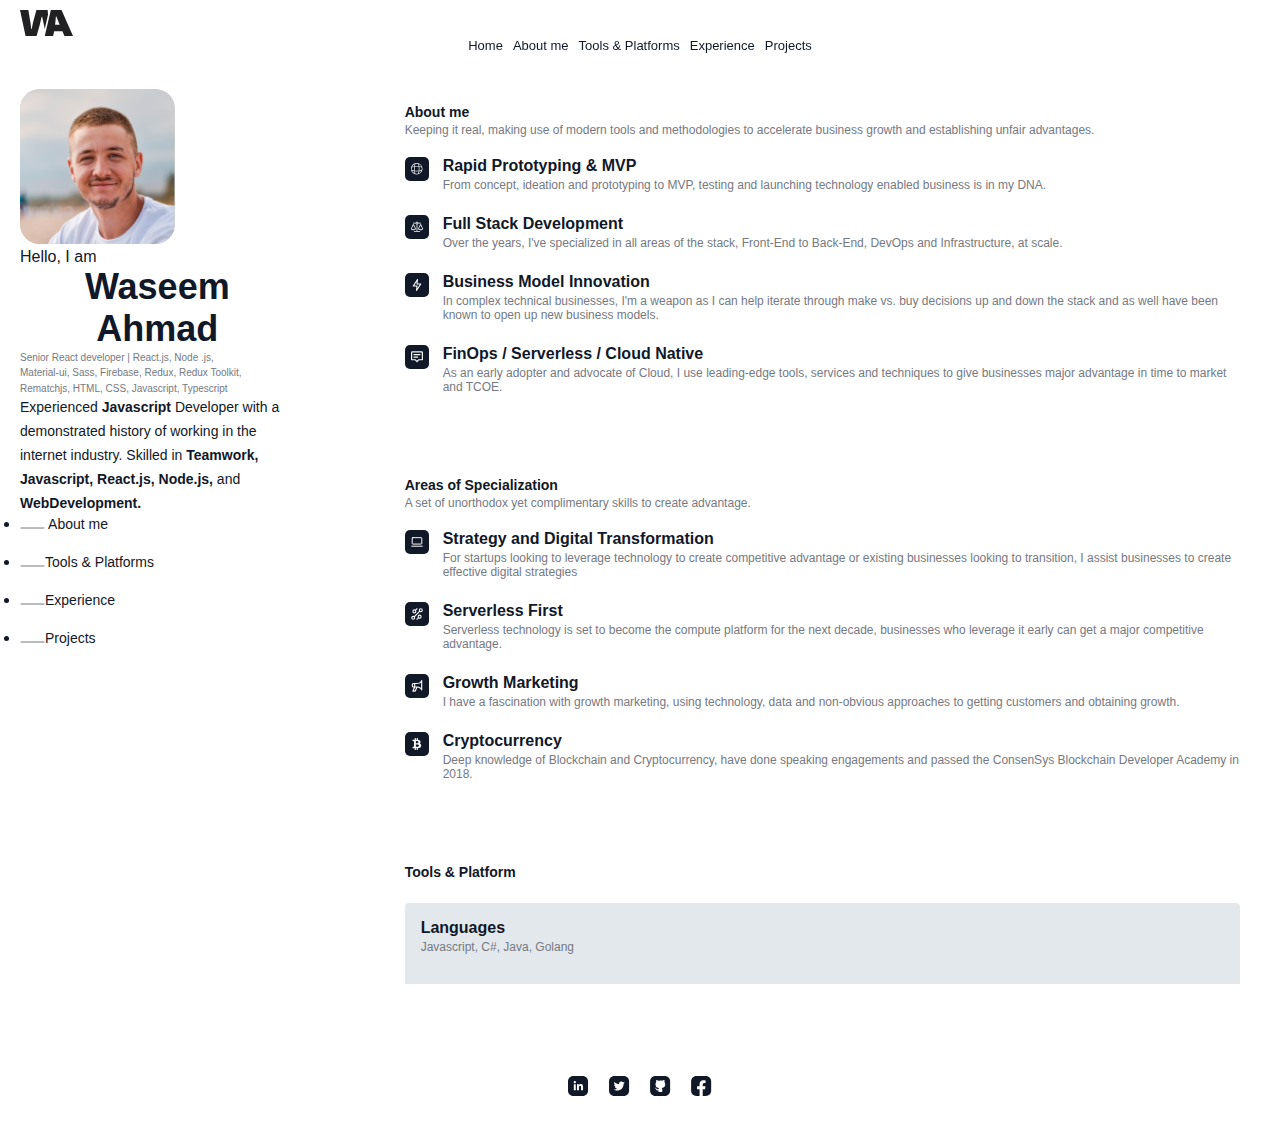
==== portfolio.html @ 890f451f "work don" ====
<!DOCTYPE html>
<html lang="en">

<head>
    <meta charset="UTF-8">
    <meta name="viewport" content="width=device-width, initial-scale=1.0">
    <link rel="shortcut icon" href="/img/Frame204.svg" type="image/x-icon">
    <link rel="stylesheet" href="style.css">
    <title>Waseem Ahmad</title>
</head>

<body class="portfolio">
    <header>
        <nav class="portfolio-navbar">
            <svg xmlns="http://www.w3.org/2000/svg" width="53" height="26" viewBox="0 0 53 26" fill="none">
                <path
                    d="M16.6023 26H5.54732L0 0H8.32098L10.5399 13.2328L11.2531 19.0925H11.7682L12.8381 13.2328L16.4042 0H27.6177L28.0668 4.5758L24.7648 19.0925L23.8931 14.8627L22.1496 6.71343H21.6345L19.7722 14.8627L16.6023 26Z"
                    fill="#212123" />
                <path
                    d="M33.1252 26H24.7646L30.8502 0H41.509L52.9998 26H44.4411L42.4203 21.1881H34.1786L33.1252 26ZM35.4961 10.9821L35.0833 14.6299H39.6863L38.141 10.9821L36.3975 6.59702H35.8824L35.4961 10.9821Z"
                    fill="#212123" />
            </svg>
            <ul class="portfolio-navbar-links">
                <li>
                    <a href="/#">Home</a>
                </li>
                <li>
                    <a href="#aboutme">About me</a>
                </li>
                <li>
                    <a href="#tools">Tools & Platforms</a>
                </li>
                <li>
                    <a href="#experience">Experience</a>
                </li>
                <li>
                    <a href="#projects">Projects</a>
                </li>
            </ul>
        </nav>
    </header>

    <main class="portfolio-container1">
        <section class="portfolio-container2">
            <div><img class="profile-pic" src="/img/image1.png" alt="profile-pic" width="898" height="595"
                    loading="eager">
                <p class="landing-p1">Hello, I am</p>

                <h2 class="landing-name"><span class="nowap">Waseem Ahmad</span></h2>

                <p class="landing-p2">Senior React developer | React.js, Node .js, Material-ui, Sass, Firebase, Redux,
                    Redux
                    Toolkit, Rematchjs, HTML, CSS, Javascript, Typescript</p>
                <p class="landing-p3">Experienced <strong>Javascript</strong> Developer with a demonstrated history of
                    working in the
                    internet industry. Skilled in <strong>Teamwork,</strong> <strong>Javascript, React.js,
                        Node.js,</strong>
                    and <strong>WebDevelopment.</strong></p>
            </div>
            <nav class="side-nav">
                <ul class="side-nav-links">
                    <li>
                        <a href="#aboutme">
                            <svg width="25" height="2" viewBox="0 0 25 2" fill="none"
                                xmlns="http://www.w3.org/2000/svg">
                                <path id="Vector 1" d="M1 1H24" stroke="#757982" stroke-linecap="round" />
                            </svg>
                            About me
                        </a>
                    </li>
                    <li>
                        <a href="#tools">
                            <svg width="25" height="2" viewBox="0 0 25 2" fill="none"
                                xmlns="http://www.w3.org/2000/svg">
                                <path id="Vector 1" d="M1 1H24" stroke="#757982" stroke-linecap="round" />
                            </svg>Tools & <span class="nowrap">Platforms</span>
                        </a>
                    </li>
                    <li>
                        <a href="#experience">
                            <svg width="25" height="2" viewBox="0 0 25 2" fill="none"
                                xmlns="http://www.w3.org/2000/svg">
                                <path id="Vector 1" d="M1 1H24" stroke="#757982" stroke-linecap="round" />
                            </svg>Experience
                        </a>
                    </li>
                    <li>
                        <a href="#projects">
                            <svg width="25" height="2" viewBox="0 0 25 2" fill="none"
                                xmlns="http://www.w3.org/2000/svg">
                                <path id="Vector 1" d="M1 1H24" stroke="#757982" stroke-linecap="round" />
                            </svg>Projects
                        </a>
                    </li>
                </ul>
            </nav>
        </section>
        <article class="portfolio-container3">
            <section class="aboutme" id="aboutme">
                <h3>About me</h3>
                <p>Keeping it real, making use of modern tools and methodologies to accelerate business growth and
                    establishing unfair
                    advantages.</p>

                <div class="about-summary">
                    <svg class="summary-icon" xmlns="http://www.w3.org/2000/svg" width="19" height="19"
                        viewBox="0 0 19 19" fill="none">
                        <path fill-rule="evenodd" clip-rule="evenodd"
                            d="M0 9.04743C0 4.05054 4.05054 0 9.04743 0C14.0443 0 18.0949 4.05054 18.0949 9.04743C18.0949 14.0443 14.0443 18.0949 9.04743 18.0949C4.05054 18.0949 0 14.0443 0 9.04743ZM9.04743 1C8.33118 1 7.63678 1.09357 6.9758 1.26914C6.98978 1.3496 6.98404 1.43339 6.95745 1.51304C6.58539 2.62765 6.29812 3.76293 6.09566 4.90945C8.05639 4.67439 10.0384 4.67439 11.9992 4.90945C11.7967 3.76293 11.5094 2.62765 11.1374 1.51304C11.1102 1.43161 11.1051 1.34813 11.1189 1.2691C10.458 1.09355 9.76364 1 9.04743 1ZM12.1576 5.93726C10.0932 5.66512 8.00166 5.66512 5.93725 5.93726C5.6651 8.00168 5.6651 10.0932 5.93725 12.1576C8.00166 12.4297 10.0932 12.4297 12.1576 12.1576C12.4297 10.0932 12.4297 8.00168 12.1576 5.93726ZM13.1854 11.9992C13.4204 10.0384 13.4204 8.05641 13.1854 6.09568C14.3319 6.29814 15.4672 6.5854 16.5818 6.95747C16.6632 6.98465 16.7467 6.98971 16.8258 6.97589C17.0013 7.63685 17.0949 8.33121 17.0949 9.04743C17.0949 9.76368 17.0013 10.4581 16.8257 11.119C16.7453 11.1051 16.6614 11.1108 16.5818 11.1374C15.4672 11.5094 14.3319 11.7967 13.1854 11.9992ZM11.9992 13.1854C10.0384 13.4205 8.0564 13.4205 6.09567 13.1854C6.29813 14.3319 6.58539 15.4672 6.95745 16.5818C6.98405 16.6614 6.98978 16.7453 6.97579 16.8257C7.63678 17.0013 8.33117 17.0949 9.04743 17.0949C9.76365 17.0949 10.458 17.0013 11.1189 16.8258C11.1051 16.7467 11.1102 16.6632 11.1374 16.5818C11.5094 15.4672 11.7967 14.3319 11.9992 13.1854ZM4.90944 11.9992C4.67437 10.0384 4.67437 8.05641 4.90944 6.09568C3.76291 6.29814 2.62764 6.5854 1.51303 6.95747C1.43161 6.98465 1.34813 6.98971 1.26911 6.97591C1.09356 7.63686 1 8.33122 1 9.04743C1 9.76368 1.09356 10.4581 1.26913 11.119C1.34959 11.1051 1.43338 11.1108 1.51303 11.1374C2.62764 11.5094 3.76291 11.7967 4.90944 11.9992ZM1.83214 12.6154C1.84681 12.5683 1.85471 12.5183 1.85471 12.4664V12.2955C2.90835 12.6149 3.97798 12.8626 5.05641 13.0384C5.23228 14.1169 5.47991 15.1865 5.7993 16.2401H5.62844C5.57653 16.2401 5.52648 16.248 5.47941 16.2627C3.90016 15.4803 2.61454 14.1946 1.83214 12.6154ZM1.65563 5.86057C2.77352 5.51143 3.90999 5.24338 5.05641 5.05642C5.23228 3.97799 5.47991 2.90836 5.7993 1.85472H5.62844C5.57656 1.85472 5.52652 1.84682 5.47947 1.83215C3.77498 2.6766 2.41253 4.10725 1.65563 5.86057ZM13.0384 13.0384C14.1168 12.8626 15.1865 12.6149 16.2401 12.2955V12.4664C16.2401 12.5183 16.248 12.5684 16.2627 12.6155C15.4182 14.3199 13.9876 15.6824 12.2342 16.4393C12.5834 15.3214 12.8514 14.1849 13.0384 13.0384ZM16.4393 5.8606C15.3213 5.51144 14.1849 5.24339 13.0384 5.05642C12.8515 3.90999 12.5834 2.77351 12.2343 1.65561C14.1164 2.46811 15.6267 3.97844 16.4393 5.8606Z"
                            fill="#F8FAFC" />
                    </svg>
                    <div>
                        <h4>Rapid Prototyping & MVP</h4>
                        <p>From concept, ideation and prototyping to MVP, testing and launching technology enabled
                            business
                            is
                            in my DNA.</p>
                    </div>
                </div>
                <div class="about-summary">
                    <svg class="summary-icon" xmlns="http://www.w3.org/2000/svg" width="18" height="16"
                        viewBox="0 0 18 16" fill="none">
                        <path
                            d="M7.02176 11.228L7.2 11.032V10.065L4.27969 3.90002H2.92031L0 10.065V11.0791L0.158775 11.2514C0.59486 11.7236 1.12386 12.1005 1.71255 12.3585C2.30124 12.6166 2.93692 12.7501 3.57967 12.7507H3.59542C4.24082 12.7479 4.8786 12.6111 5.46839 12.349C6.05817 12.0869 6.58712 11.7052 7.02176 11.228ZM6 10.5603C5.3598 11.1962 4.49366 11.5524 3.59134 11.5508H3.57896C2.69252 11.5552 1.83921 11.2142 1.2 10.6V10.335L3.6 5.26832L6 10.335V10.5603Z"
                            fill="#F8FAFC" />
                        <path
                            d="M15.0795 3.90002H13.7201L10.7998 10.065V11.0791L10.9586 11.2514C11.3947 11.7236 11.9237 12.1005 12.5124 12.3585C13.101 12.6166 13.7367 12.7501 14.3795 12.7507H14.3952C15.0406 12.7479 15.6784 12.611 16.2682 12.3489C16.858 12.0868 17.3869 11.7051 17.8216 11.228L17.9998 11.032V10.065L15.0795 3.90002ZM16.7998 10.5603C16.1596 11.1962 15.2935 11.5524 14.3911 11.5508H14.3788C13.4923 11.5552 12.639 11.2142 11.9998 10.6V10.335L14.3998 5.26832L16.7998 10.335V10.5603Z"
                            fill="#F8FAFC" />
                        <path
                            d="M9.6 4.11222C9.93378 4.01189 10.2375 3.83039 10.4839 3.58394C10.7304 3.33749 10.9119 3.03379 11.0122 2.70001H15V1.50001H11.0122C10.8831 1.06663 10.6174 0.686535 10.2549 0.416265C9.89233 0.145996 9.45221 0 9 0C8.54779 0 8.10766 0.145996 7.74511 0.416265C7.38255 0.686535 7.11694 1.06663 6.98779 1.50001H3V2.70001H6.98779C7.08811 3.03379 7.26962 3.33749 7.51607 3.58394C7.76252 3.83039 8.06622 4.01189 8.4 4.11222V14.1H4.5V15.3H13.5V14.1H9.6V4.11222ZM8.1 2.10001C8.1 1.92201 8.15278 1.748 8.25168 1.6C8.35057 1.45199 8.49113 1.33664 8.65558 1.26852C8.82004 1.2004 9.001 1.18258 9.17558 1.2173C9.35016 1.25203 9.51053 1.33775 9.6364 1.46361C9.76226 1.58948 9.84798 1.74985 9.88271 1.92443C9.91743 2.09901 9.89961 2.27997 9.83149 2.44442C9.76337 2.60888 9.64802 2.74944 9.50001 2.84833C9.35201 2.94723 9.178 3.00001 9 3.00001C8.7613 3.00001 8.53239 2.90519 8.3636 2.73641C8.19482 2.56762 8.1 2.3387 8.1 2.10001Z"
                            fill="#F8FAFC" />
                    </svg>
                    <div>
                        <h4>Full Stack Development</h4>
                        <p>Over the years, I've specialized in all areas of the stack, Front-End to Back-End, DevOps
                            and
                            Infrastructure, at scale.</p>
                    </div>
                </div>
                <div class="about-summary">
                    <svg class="summary-icon" class="summary-icon" xmlns="http://www.w3.org/2000/svg" width="13"
                        height="18" viewBox="0 0 13 18" fill="none">
                        <path
                            d="M5.77701 18C5.68282 17.9999 5.58936 17.9833 5.50081 17.9509C5.33002 17.8879 5.18515 17.769 5.08941 17.6133C4.99367 17.4575 4.9526 17.2739 4.97279 17.0918L5.5983 11.2909H0.813572C0.665994 11.2912 0.521142 11.2509 0.394575 11.1744C0.268008 11.098 0.164508 10.9883 0.0951888 10.8571C0.0258701 10.7258 -0.00664728 10.5781 0.00112861 10.4297C0.00890451 10.2812 0.0566801 10.1377 0.139324 10.0146L6.54874 0.360078C6.65011 0.208992 6.79869 0.0963419 6.97088 0.040014C7.14308 -0.0163138 7.32902 -0.0130913 7.49919 0.0491701C7.66278 0.11034 7.80246 0.222938 7.89756 0.370297C7.99266 0.517655 8.03812 0.69194 8.02721 0.867348L7.40171 6.70914H12.1864C12.334 6.70892 12.4789 6.74919 12.6054 6.82563C12.732 6.90207 12.8355 7.01179 12.9048 7.14301C12.9741 7.27423 13.0066 7.422 12.9989 7.57043C12.9911 7.71886 12.9433 7.86235 12.8607 7.9855L6.45126 17.64C6.37674 17.751 6.27629 17.8419 6.15872 17.9047C6.04115 17.9675 5.91008 18.0002 5.77701 18ZM2.33266 9.65458H6.5C6.61336 9.65485 6.72541 9.67901 6.82894 9.72551C6.93247 9.77201 7.02519 9.83982 7.10114 9.92458C7.1778 10.0105 7.23553 10.1118 7.27053 10.2218C7.30553 10.3318 7.31702 10.448 7.30422 10.5628L6.93867 13.9582L10.6673 8.3455H6.5C6.38537 8.3462 6.27188 8.32245 6.16701 8.27583C6.06214 8.2292 5.96826 8.16075 5.89153 8.07497C5.8148 7.98919 5.75696 7.88802 5.72183 7.77812C5.68669 7.66822 5.67504 7.55208 5.68765 7.43732L6.05321 4.04188L2.33266 9.65458Z"
                            fill="#F8FAFC" />
                    </svg>
                    <div>
                        <h4>Business Model Innovation</h4>
                        <p>In complex technical businesses, I'm a weapon as I can help iterate through make vs. buy
                            decisions up
                            and down the stack
                            and as well have been known to open up new business models.</p>
                    </div>
                </div>
                <div class="about-summary">
                    <svg class="summary-icon" xmlns="http://www.w3.org/2000/svg" width="18" height="17"
                        viewBox="0 0 18 17" fill="none">
                        <path
                            d="M0 1.8C0 1.32261 0.189642 0.864773 0.527208 0.527208C0.864773 0.189642 1.32261 0 1.8 0H16.2C16.6774 0 17.1352 0.189642 17.4728 0.527208C17.8104 0.864773 18 1.32261 18 1.8V11.7C18 12.1774 17.8104 12.6352 17.4728 12.9728C17.1352 13.3104 16.6774 13.5 16.2 13.5H12.0726L9.6363 15.9363C9.46752 16.105 9.23865 16.1998 9 16.1998C8.76135 16.1998 8.53247 16.105 8.3637 15.9363L5.9274 13.5H1.8C1.32261 13.5 0.864773 13.3104 0.527208 12.9728C0.189642 12.6352 0 12.1774 0 11.7V1.8ZM16.2 1.8H1.8V11.7H6.3C6.53868 11.7001 6.76756 11.7949 6.9363 11.9637L9 14.0274L11.0637 11.9637C11.2324 11.7949 11.4613 11.7001 11.7 11.7H16.2V1.8ZM3.6 4.95C3.6 4.71131 3.69482 4.48239 3.8636 4.3136C4.03239 4.14482 4.2613 4.05 4.5 4.05H13.5C13.7387 4.05 13.9676 4.14482 14.1364 4.3136C14.3052 4.48239 14.4 4.71131 14.4 4.95C14.4 5.18869 14.3052 5.41761 14.1364 5.5864C13.9676 5.75518 13.7387 5.85 13.5 5.85H4.5C4.2613 5.85 4.03239 5.75518 3.8636 5.5864C3.69482 5.41761 3.6 5.18869 3.6 4.95ZM3.6 8.55C3.6 8.31131 3.69482 8.08239 3.8636 7.9136C4.03239 7.74482 4.2613 7.65 4.5 7.65H9.9C10.1387 7.65 10.3676 7.74482 10.5364 7.9136C10.7052 8.08239 10.8 8.31131 10.8 8.55C10.8 8.7887 10.7052 9.01761 10.5364 9.1864C10.3676 9.35518 10.1387 9.45 9.9 9.45H4.5C4.2613 9.45 4.03239 9.35518 3.8636 9.1864C3.69482 9.01761 3.6 8.7887 3.6 8.55Z"
                            fill="#F8FAFC" />
                    </svg>
                    <div>
                        <h4>FinOps / Serverless / Cloud Native</h4>
                        <p>As an early adopter and advocate of Cloud, I use leading-edge tools, services and
                            techniques
                            to
                            give
                            businesses major
                            advantage in time to market and TCOE.</p>
                    </div>
                </div>
            </section>
            <section class="about-specialiation">
                <h3>Areas of Specialization</h3>
                <p>A set of unorthodox yet complimentary skills to create advantage.</p>

                <div class="about-summary">
                    <svg class="summary-icon" xmlns="http://www.w3.org/2000/svg" width="18" height="15"
                        viewBox="0 0 18 15" fill="none">
                        <path
                            d="M2.6002 1H15.4002C15.842 1 16.2002 1.35817 16.2002 1.8V9.8C16.2002 10.2418 15.842 10.6 15.4002 10.6H2.6002C2.15837 10.6 1.8002 10.2418 1.8002 9.8V1.8C1.8002 1.35817 2.15837 1 2.6002 1Z"
                            stroke="#F8FAFC" stroke-width="1.5" stroke-linecap="round" stroke-linejoin="round" />
                        <path d="M17 13.8H1" stroke="#F8FAFC" stroke-width="1.5" stroke-linecap="round"
                            stroke-linejoin="round" />
                    </svg>
                    <div>
                        <h4>Strategy and Digital Transformation</h4>
                        <p>
                            For startups looking to leverage technology to create competitive advantage or existing
                            businesses
                            looking to
                            transition, I assist businesses to create effective digital strategies
                        </p>
                    </div>
                </div>
                <div class="about-summary">
                    <svg class="summary-icon" xmlns="http://www.w3.org/2000/svg" width="16" height="16"
                        viewBox="0 0 16 16" fill="none">
                        <path
                            d="M6.44444 2.55556L8 1M4.88889 11.1111L11.1111 4.88889M8 15L9.55556 13.4444M11.5 13.4444C12.5739 13.4444 13.4444 12.5739 13.4444 11.5C13.4444 10.4261 12.5739 9.55556 11.5 9.55556C10.4261 9.55556 9.55556 10.4261 9.55556 11.5C9.55556 12.5739 10.4261 13.4444 11.5 13.4444ZM4.5 6.44444C5.57389 6.44444 6.44444 5.57389 6.44444 4.5C6.44444 3.42611 5.57389 2.55556 4.5 2.55556C3.42611 2.55556 2.55556 3.42611 2.55556 4.5C2.55556 5.57389 3.42611 6.44444 4.5 6.44444ZM2.94444 15C4.01833 15 4.88889 14.1294 4.88889 13.0556C4.88889 11.9817 4.01833 11.1111 2.94444 11.1111C1.87056 11.1111 1 11.9817 1 13.0556C1 14.1294 1.87056 15 2.94444 15ZM13.0556 4.88889C14.1294 4.88889 15 4.01833 15 2.94444C15 1.87056 14.1294 1 13.0556 1C11.9817 1 11.1111 1.87056 11.1111 2.94444C11.1111 4.01833 11.9817 4.88889 13.0556 4.88889Z"
                            stroke="#F8FAFC" stroke-width="1.5" stroke-linecap="round" stroke-linejoin="round" />
                    </svg>
                    <div>
                        <h4>Serverless First</h4>
                        <p>
                            Serverless technology is set to become the compute platform for the next decade,
                            businesses
                            who
                            leverage it early can
                            get a major competitive advantage.
                        </p>
                    </div>
                </div>
                <div class="about-summary">
                    <svg class="summary-icon" xmlns="http://www.w3.org/2000/svg" width="14" height="16"
                        viewBox="0 0 14 16" fill="none">
                        <path
                            d="M13.2222 1.30986e-07C13.1201 -5.81476e-05 13.0189 0.0200198 12.9245 0.0590862C12.8301 0.0981525 12.7444 0.155441 12.6721 0.227676C12.5999 0.299911 12.5426 0.385676 12.5035 0.480066C12.4645 0.574457 12.4444 0.675622 12.4444 0.777778V1.273C11.7885 2.08633 10.9594 2.74315 10.0176 3.19567C9.07576 3.64819 8.04488 3.885 7 3.88889H2.33333C1.7147 3.88956 1.1216 4.13561 0.684163 4.57305C0.246725 5.01049 0.000675263 5.60359 0 6.22222V7.77778C0.000675263 8.39641 0.246725 8.98951 0.684163 9.42695C1.1216 9.86439 1.7147 10.1104 2.33333 10.1111H2.70961L0.840824 14.4716C0.790039 14.5899 0.769421 14.7189 0.78082 14.8471C0.79222 14.9754 0.83528 15.0987 0.906135 15.2062C0.976991 15.3136 1.07342 15.4018 1.18677 15.4628C1.30012 15.5238 1.42684 15.5556 1.55556 15.5556H4.66667C4.81892 15.5556 4.96784 15.511 5.09492 15.4271C5.22199 15.3433 5.32162 15.2239 5.3814 15.0839L7.49988 10.1407C8.45704 10.2109 9.38964 10.4767 10.2401 10.9215C11.0905 11.3663 11.8408 11.9807 12.4444 12.7268V13.2222C12.4444 13.4285 12.5264 13.6263 12.6722 13.7722C12.8181 13.9181 13.0159 14 13.2222 14C13.4285 14 13.6263 13.9181 13.7722 13.7722C13.9181 13.6263 14 13.4285 14 13.2222V0.777778C14.0001 0.675622 13.98 0.574456 13.9409 0.480065C13.9018 0.385674 13.8446 0.299909 13.7723 0.227674C13.7001 0.155439 13.6143 0.0981501 13.5199 0.0590841C13.4255 0.0200182 13.3244 -5.9171e-05 13.2222 1.30986e-07ZM2.33333 8.55556C2.1271 8.55542 1.92935 8.47343 1.78351 8.3276C1.63768 8.18177 1.55569 7.98401 1.55556 7.77778V6.22222C1.5557 6.01599 1.63768 5.81824 1.78352 5.67241C1.92935 5.52657 2.1271 5.44458 2.33333 5.44444H3.11111V8.55556H2.33333ZM4.15397 14H2.73513L4.40158 10.1111H5.82042L4.15397 14ZM12.4444 10.517C10.9109 9.25355 8.98696 8.56044 7 8.55552H4.66667V5.44441H7C8.987 5.43933 10.9109 4.74608 12.4444 3.48259V10.517Z"
                            fill="#F8FAFC" />
                    </svg>
                    <div>
                        <h4>Growth Marketing</h4>
                        <p>
                            I have a fascination with growth marketing, using technology, data and non-obvious
                            approaches to
                            getting customers and
                            obtaining growth.
                        </p>
                    </div>
                </div>
                <div class="about-summary">
                    <svg class="summary-icon" xmlns="http://www.w3.org/2000/svg" width="12" height="16"
                        viewBox="0 0 12 16" fill="none">
                        <path
                            d="M10.6901 7.95035C10.1746 7.56207 9.4402 7.40677 9.4402 7.40677C9.4402 7.40677 10.0617 7.04646 10.3156 6.6865C10.5699 6.3264 10.6969 5.76848 10.7182 5.479C10.7393 5.18938 10.7888 3.97504 9.84253 3.27609C9.1106 2.73526 8.27182 2.52057 7.14547 2.45073V0H5.63444V2.42177H4.48351V0H2.97263V2.42177H0V3.99093H0.873736C1.11194 3.99093 1.53561 4.01741 1.71562 4.21889C1.89571 4.42002 1.92749 4.52603 1.92749 4.9177L1.92756 11.1702C1.92756 11.3185 1.89931 11.5019 1.77212 11.6221C1.64514 11.7422 1.51809 11.7702 1.21435 11.7702H0.310666L0 13.5851H2.97263V16H4.48358V13.5851H5.63451V16H7.14554V13.5452C7.53615 13.5224 7.90035 13.4928 8.11278 13.465C8.54358 13.4087 9.51788 13.2957 10.4289 12.6601C11.3396 12.0245 11.5442 11.0289 11.5655 10.0264C11.587 9.02374 11.2052 8.3387 10.6901 7.95035ZM4.48351 4.13055C4.48351 4.13055 4.9636 4.08824 5.4367 4.09516C5.90994 4.10215 6.32633 4.11635 6.94787 4.30703C7.56913 4.49778 7.93602 4.96382 7.95042 5.5146C7.96448 6.06538 7.72415 6.4324 7.3007 6.66545C6.87711 6.89844 6.29137 7.02556 5.74038 7.04653C5.18973 7.06779 4.48351 7.04653 4.48351 7.04653V4.13055ZM7.86561 11.3537C7.51963 11.5445 6.8276 11.7139 6.15698 11.7632C5.48614 11.8127 4.48351 11.7915 4.48351 11.7915V8.55043C4.48351 8.55043 5.44383 8.50113 6.19236 8.55043C6.94074 8.60008 7.56914 8.79054 7.85141 8.932C8.13383 9.0731 8.62825 9.3837 8.62825 10.1252C8.62825 10.8665 8.21137 11.1631 7.86561 11.3537Z"
                            fill="#F8FAFC" />
                    </svg>
                    <div>
                        <h4>Cryptocurrency</h4>
                        <p>
                            Deep knowledge of Blockchain and Cryptocurrency, have done speaking engagements and
                            passed
                            the
                            ConsenSys Blockchain
                            Developer Academy in 2018.
                        </p>
                    </div>
                </div>
            </section>

            <section class="tools" id="tools">
                <h3>Tools & Platform</h3>
                <div class="tools-summary">
                    <h4>Languages</h4>
                    <p>Javascript, C#, Java, Golang</p>
                </div>

                <div class="tools-summary">
                    <h4>Frameworks</h4>
                    <p>Serverless Framework, AWS Amplify, Furnace Framework, React, Gatsby, Next.js, React Native,
                        Xamarin, Tailwind CSS,
                        Grommet</p>
                </div>

                <div class="tools-summary">
                    <h4>DevOps</h4>
                    <p>GitHub, Docker, Kubernetes, Ansible, Terraform, Pulumi, GitLab, Jenkins, Circle CI</p>
                </div>

                <div class="tools-summary">
                    <h4>Tools</h4>
                    <p>Sanity CMS, Algolia, GraphQL, Airtable, Zapier</p>
                </div>

                <div class="tools-summary">
                    <h4>Platforms</h4>
                    <p>Amazon Web Services (Lambda, DynamoDB, SQS, Kinesis, S3, API Gateway, ECS/Fargate)
                        Microsoft Azure, Google Cloud Platform</p>
                </div>

                <div class="tools-summary">
                    <h4>Big Data</h4>
                    <p>Javascript, C#, Java, GolangApache Kafka, Apache Storm, Elasticsearch, Hadoop</p>
                </div>
            </section>

            <section class="experience" id="experience">
                <h3>Experience</h3>
                <div class="experience-summary">
                    <h4>Senior React.js Developer</h4>
                    <div class="exp-p1">
                        <p class="exp-p-i">Lasting Sales</p>
                        <p class="exp-p-ii">Feb 2022 - Present</p>
                    </div>
                    <div class="exp-p2">
                        <p class="exp-p-iii">Cascading Style Sheets (CSS)</p>
                        <p class="exp-p-iii">HTML5</p>
                        <p class="exp-p-iii">Git</p>
                    </div>
                </div>

                <div class="experience-summary">
                    <h4>React Developer</h4>
                    <div class="exp-p1">
                        <p class="exp-p-i">VIVID Technologies Ltd</p>
                        <p class="exp-p-ii">Feb 2022 - Present</p>
                    </div>
                    <div class="exp-p2">
                        <p class="exp-p-iii">Blockchain</p>
                        <p class="exp-p-iii">Cascading Style
                            Sheets (CSS)</p>
                        <p class="exp-p-iii">SASS</p>
                        <p class="exp-p-iii">HTML5</p>
                        <p class="exp-p-iii">Git</p>
                        <p class="exp-p-iii">Redux.js
                        </p>
                    </div>
                    </p>
                </div>

                <div class="experience-summary">
                    <h4>React Developer</h4>
                    <div class="exp-p1">
                        <p class="exp-p-i">Teclipse Sol Pvt Ltd</p>
                        <p class="exp-pii">Aug 2021 - Mar
                            2022</p>
                    </div>
                    <div class="exp-p2">
                        <p class="exp-p-iii">Cascading Style Sheets (CSS)</p>
                        <p class="exp-p-iii">HTML5</p>
                        <p class="exp-p-iii">Git</p>
                    </div>
                </div>
            </section>

            <section class="projects" id="projects">
                <h3>Projects</h3>
                <div class="project-summary">
                    <div class="pro-sum-i">
                        <img src="/img/Tournaments1.jpg" alt="Tournament" width="160" height="90">
                        <p class="pp">gamefied.io
                            <svg class="pro-icon" xmlns="http://www.w3.org/2000/svg" width="9" height="9"
                                viewBox="0 0 9 9" fill="none">
                                <path
                                    d="M2.5084 0.50369L7.51589 0.50369L7.51589 5.51118M0.503747 7.51583L7.44577 0.573811"
                                    stroke="Black" stroke-miterlimit="10" stroke-linecap="round"
                                    stroke-linejoin="round" />
                            </svg>
                        </p>
                    </div>
                    <div class="pro-sum-ii">
                        <div>
                            <h4>Gamefied</h4>
                            <p class="pro-p1">
                                Web3 Gaming Guild management platform
                            </p>
                        </div>
                        <div>
                            <p class="pro-p2">The web3 gaming guild management platform is designed to address the
                                needs
                                of gaming communities by providing a comp...</p>
                        </div>
                    </div>
                </div>

                <div class="project-summary">
                    <div class="pro-sum-i">
                        <img src="/img/1441.jpg" alt="AI" width="143" height="90">
                        <p>ui.chatai.co...
                            <svg class="pro-icon" xmlns="http://www.w3.org/2000/svg" width="9" height="9"
                                viewBox="0 0 9 9" fill="none">
                                <path
                                    d="M2.5084 0.50369L7.51589 0.50369L7.51589 5.51118M0.503747 7.51583L7.44577 0.573811"
                                    stroke="Black" stroke-miterlimit="10" stroke-linecap="round"
                                    stroke-linejoin="round" />
                            </svg>
                        </p>
                    </div>
                    <div class="pro-sum-ii">
                        <div>
                            <h4>ChatAI</h4>
                            <p class="pro-p1">Your Do everything companion</p>
                        </div>
                        <div>
                            <p class="pro-p2">We developed a chatbot that provides conversational assistance and
                                information to users. The chatbot will be powe...</p>
                        </div>
                    </div>
                </div>

                <div class="project-summary">
                    <div class="pro-sum-i">
                        <img src="/img/Main1.jpg" alt="main" width="149" height="90">
                        <span class="nowrap">
                            <p>gamefied.io...
                                <svg class="pro-icon" xmlns="http://www.w3.org/2000/svg" width="9" height="9"
                                    viewBox="0 0 9 9" fill="none">
                                    <path
                                        d="M2.5084 0.50369L7.51589 0.50369L7.51589 5.51118M0.503747 7.51583L7.44577 0.573811"
                                        stroke="Black" stroke-miterlimit="10" stroke-linecap="round"
                                        stroke-linejoin="round" />
                                </svg>
                            </p>
                        </span>
                    </div>
                    <div class="pro-sum-ii">
                        <div>
                            <h4>Gamefied Wallet</h4>
                            <p class="pro-p1">Wallet browser extenison</p>
                        </div>
                        <div>
                            <p class="pro-p2">Gamefied is designed for gamers to store their NFT's and gaming asset
                                (tokens etc). Gamefied is easy to use and secure
                                wallet. U...</p>
                        </div>
                    </div>
                </div>

                <div class="project-summary">
                    <div class="pro-sum-i">
                        <img src="/img/935shots_so1.jpg" alt="99starz" width="149" height="90">
                        <span class="nowrap">
                            <p>99starz.io/
                                <svg class="pro-icon" xmlns="http://www.w3.org/2000/svg" width="9" height="9"
                                    viewBox="0 0 9 9" fill="none">
                                    <path
                                        d="M2.5084 0.50369L7.51589 0.50369L7.51589 5.51118M0.503747 7.51583L7.44577 0.573811"
                                        stroke="Black" stroke-miterlimit="10" stroke-linecap="round"
                                        stroke-linejoin="round" />
                                </svg>
                        </span>
                        </p>
                    </div>
                    <div class="pro-sum-ii">
                        <div>
                            <h4>99Starz</h4>
                            <p class="pro-p1">Landing page Design</p>
                        </div>
                        <div>
                            <p class="pro-p2">People at 99Starz believe that by empowering gamers, guilds, studios,
                                and
                                investors with cutting-edge Web3 products and
                                service...</p>
                        </div>
                    </div>
                </div>
            </section>
        </article>
    </main>

    <footer class="footer">
        <svg class="socials-icon1" xmlns="http://www.w3.org/2000/svg" width="21" height="20" viewBox="0 0 21 20"
            fill="none">
            <path
                d="M20.041 14.7674V5.23256C20.041 2.3427 17.6936 0 14.7978 0L5.24361 0C2.34788 0 0.000432968 2.3427 0.000432968 5.23256V14.7674C0.000432968 17.6573 2.34788 20 5.24361 20H14.7978C17.6936 20 20.041 17.6573 20.041 14.7674Z"
                fill="#111827" />
            <path
                d="M5.81875 8.13957H7.75838V14.3639H5.81875V8.13957ZM6.792 5.04791C7.41569 5.04791 7.91602 5.54723 7.91602 6.16966C7.91602 6.7921 7.41569 7.29141 6.792 7.29141C6.1683 7.29141 5.66797 6.78526 5.66797 6.16966C5.66797 5.55407 6.1683 5.04791 6.792 5.04791Z"
                fill="white" />
            <path
                d="M8.97951 8.1395H10.8369V8.98765H10.8643C11.1248 8.49517 11.7553 7.98218 12.7011 7.98218C14.6613 7.98218 15.0246 9.26809 15.0246 10.9439V14.357H13.085V11.3338C13.085 10.6087 13.0712 9.68532 12.0774 9.68532C11.0836 9.68532 10.9123 10.4719 10.9123 11.2859V14.3638H8.97266V8.1395H8.97951Z"
                fill="white" />
        </svg>

        <svg class="socials-icon2" xmlns="http://www.w3.org/2000/svg" width="21" height="20" viewBox="0 0 21 20"
            fill="none">
            <path
                d="M20.082 14.7674V5.23256C20.082 2.3427 17.7346 0 14.8389 0L5.28462 0C2.3889 0 0.0414486 2.3427 0.0414486 5.23256V14.7674C0.0414486 17.6573 2.3889 20 5.28462 20H14.8389C17.7346 20 20.082 17.6573 20.082 14.7674Z"
                fill="#111827" />
            <path
                d="M15.5915 6.57302C15.2419 6.73034 14.8581 6.8261 14.488 6.88766C14.6662 6.8603 14.9267 6.53882 15.0295 6.40886C15.1871 6.2105 15.3242 5.98479 15.3996 5.73855C15.4064 5.71803 15.4133 5.69751 15.3996 5.68383C15.379 5.67699 15.3585 5.68383 15.3379 5.68383C14.9198 5.90955 14.488 6.06686 14.0288 6.18314C13.9877 6.18998 13.9603 6.18314 13.9397 6.16262C13.8986 6.12158 13.8643 6.08054 13.8232 6.04634C13.6313 5.88219 13.4257 5.75223 13.1858 5.65647C12.8774 5.53335 12.5415 5.47863 12.2125 5.49915C11.8904 5.51967 11.5751 5.60859 11.2873 5.75907C10.9994 5.90955 10.7458 6.11474 10.5402 6.36782C10.3277 6.62774 10.177 6.93554 10.0947 7.25701C10.0193 7.57165 10.0262 7.87945 10.0742 8.19409C10.081 8.24881 10.0742 8.25565 10.0262 8.24881C8.22362 7.98205 6.73634 7.33909 5.52321 5.96427C5.46838 5.90271 5.44097 5.90271 5.39984 5.96427C4.8721 6.7577 5.12569 8.02993 5.79051 8.6592C5.87961 8.74128 5.96871 8.82336 6.06467 8.90544C6.0304 8.91228 5.59175 8.8644 5.19423 8.6592C5.1394 8.625 5.11198 8.64552 5.11198 8.70708C5.11198 8.796 5.11198 8.87124 5.12569 8.967C5.2285 9.76727 5.78366 10.5128 6.55129 10.8069C6.64039 10.848 6.74319 10.8753 6.83915 10.8959C6.6678 10.9369 6.48275 10.9643 5.98927 10.9232C5.92759 10.9095 5.90017 10.9437 5.92759 10.9985C6.30455 12.0176 7.1133 12.3186 7.71644 12.4964C7.79868 12.5101 7.88093 12.5101 7.96318 12.5306C7.96318 12.5375 7.95632 12.5375 7.94947 12.5443C7.75071 12.8521 7.05162 13.0778 6.72949 13.1941C6.14006 13.3993 5.4958 13.495 4.8721 13.4335C4.76929 13.4198 4.74873 13.4198 4.72132 13.4335C4.6939 13.4472 4.72132 13.4745 4.74873 13.5019C4.8721 13.584 5.00232 13.6592 5.13255 13.7276C5.53007 13.9396 5.9413 14.1038 6.37309 14.2201C8.60744 14.8357 11.1159 14.3842 12.7951 12.7221C14.1111 11.4157 14.5703 9.6168 14.5703 7.81789C14.5703 7.74949 14.6525 7.70845 14.7005 7.67425C15.0432 7.41433 15.3173 7.11338 15.5709 6.76454C15.6258 6.6893 15.6258 6.6209 15.6258 6.59354C15.6258 6.5525 15.6257 6.56618 15.5778 6.5867L15.5915 6.57302Z"
                fill="white" />
        </svg>

        <svg class="socials-icon3" xmlns="http://www.w3.org/2000/svg" width="21" height="20" viewBox="0 0 21 20"
            fill="none">
            <path
                d="M20.1221 14.7674V5.23256C20.1221 2.3427 17.7746 0 14.8789 0L5.32467 0C2.42894 0 0.0814896 2.3427 0.0814896 5.23256V14.7674C0.0814896 17.6573 2.42894 20 5.32467 20H14.8789C17.7746 20 20.1221 17.6573 20.1221 14.7674Z"
                fill="#111827" />
            <path
                d="M8.20307 16C8.24273 15.9823 8.28804 15.9646 8.32769 15.9469C8.42966 15.8996 8.48631 15.8169 8.48631 15.6929C8.48631 15.2796 8.48631 14.8603 8.48631 14.447C8.48631 14.3112 8.46931 14.2876 8.35035 14.323C8.09544 14.3997 7.84052 14.4057 7.57994 14.3879C7.07578 14.3584 6.62826 14.1931 6.26571 13.7974C6.09011 13.6085 5.98248 13.3782 5.88618 13.142C5.7049 12.705 5.44432 12.3389 5.05912 12.0732C4.99114 12.0259 4.92317 11.9787 4.86652 11.9197C4.75322 11.7957 4.78721 11.7012 4.94582 11.6539C5.1271 11.6008 5.28571 11.6539 5.44999 11.7189C5.71623 11.8134 5.93716 11.9728 6.11277 12.2031C6.21473 12.333 6.2997 12.4688 6.39034 12.5987C6.66225 13.0003 7.01913 13.266 7.51763 13.2837C7.8122 13.2955 8.09544 13.2542 8.37301 13.1538C8.46365 13.1243 8.51464 13.0711 8.52596 12.9707C8.55995 12.6637 8.67891 12.398 8.87718 12.1677C8.9055 12.1381 8.96782 12.0909 8.93949 12.0378C8.91683 12.0023 8.84886 11.9964 8.80354 11.9905C8.20307 11.9315 7.63093 11.7779 7.09844 11.4709C6.48664 11.1225 6.06179 10.6087 5.81253 9.92968C5.67092 9.55176 5.6086 9.15612 5.55762 8.76049C5.52363 8.46524 5.52363 8.16999 5.54629 7.88065C5.57461 7.53225 5.65392 7.18386 5.81253 6.86499C5.92017 6.65241 6.01647 6.43983 6.16941 6.26859C6.2997 6.12687 6.29971 6.00877 6.24306 5.83752C6.16375 5.60132 6.12976 5.35922 6.14109 5.10531C6.16375 4.75101 6.25439 4.40852 6.35635 4.07193C6.37335 4.01879 6.40167 4.01288 6.45265 4.00698C6.74722 3.97155 7.01347 4.07784 7.27971 4.17232C7.67625 4.30813 8.02746 4.53843 8.37868 4.76872C8.44099 4.81006 8.50331 4.82187 8.56562 4.80415C8.84319 4.71558 9.1321 4.66243 9.41534 4.627C9.9195 4.56205 10.4293 4.54433 10.9392 4.59157C11.3527 4.627 11.7662 4.69196 12.1684 4.81006C12.2307 4.82777 12.2874 4.81006 12.3497 4.76872C12.8312 4.44395 13.341 4.16641 13.9075 4.0306C14.0321 4.00107 14.1568 3.99517 14.287 4.01288C14.3324 4.01879 14.3437 4.04241 14.355 4.07784C14.5023 4.47938 14.5759 4.89863 14.559 5.32969C14.5476 5.55408 14.5136 5.77257 14.4457 5.98515C14.423 6.06191 14.44 6.10915 14.4853 6.1682C14.7346 6.46345 14.9102 6.80004 15.0405 7.17205C15.2047 7.63854 15.2161 8.11685 15.1877 8.60105C15.1594 9.20336 15.0235 9.78205 14.7459 10.3194C14.5986 10.6028 14.406 10.8568 14.1681 11.0752C13.7262 11.4827 13.2051 11.7071 12.6499 11.8547C12.3893 11.9197 12.1231 11.9905 11.8512 11.9905C11.8229 11.9905 11.7945 12.0023 11.7606 12.0082C11.7832 12.085 11.8342 12.1263 11.8738 12.1795C12.0891 12.4629 12.1967 12.7877 12.2251 13.1361C12.2817 13.9037 12.2364 14.6714 12.2477 15.439C12.2477 15.4567 12.2477 15.4685 12.2477 15.4863C12.2364 15.8288 12.3044 15.876 12.5593 15.9528C11.1374 15.9705 9.67591 15.9882 8.22007 16C8.22007 16 8.22007 15.9882 8.22007 15.9823L8.20307 16Z"
                fill="white" />
        </svg>

        <svg class="socials-icon4" xmlns="http://www.w3.org/2000/svg" width="21" height="20" viewBox="0 0 21 20"
            fill="none">
            <path
                d="M0.12207 14.7674V5.23254C0.12207 2.35293 2.47978 0 5.36523 0H14.9194C17.8049 0 20.1626 2.35293 20.1626 5.23254V14.7674C20.1626 17.647 17.8049 19.9999 14.9194 19.9999H11.705L10.0258 19.5895L8.57966 19.9999H5.36523C2.47978 19.9999 0.12207 17.647 0.12207 14.7674Z"
                fill="#111827" />
            <path
                d="M14.0424 13.2217L14.4879 10.3284H11.7052V8.45424C11.7052 7.66081 12.0959 6.89474 13.3364 6.89474H14.5975V4.43237C14.5975 4.43237 13.4529 4.23401 12.3563 4.23401C10.0672 4.23401 8.57304 5.61567 8.57304 8.12593V10.3284H6.03027V13.2217H8.57304V20H11.7052V13.2217H14.0424Z"
                fill="white" />
        </svg>
    </footer>

</body>

</html>
---- style.css ----
/* @import url("https://fonts.googleapis.com/css2?family=Inter&family=Roboto&display=swap");
 */
/* || Reset */
* {
  margin: 0;
  padding: 0;
  box-sizing: border-box;
}

img,
svg {
  vertical-align: auto;
  max-width: 100%;
  height: auto;
}

/* || utlity */
html {
  scroll-behavior: smooth;
}

.nowrap {
  white-space: nowrap;
}

/* || variables */
:root {
  /* || color */
  --pry-color-1: #f8fafc;
  --pry-color: #111827;
  --secondary-color: #757982;
  --bg-color: #e3e8ed;
  --bg-color-2: #d6dce2;
  /* || font */
  --font-family-i: "Inter", sans-serif;
  /*  --font-family-ii: "Roboto", sans-serif; */
  --font-size-1: 12px;
  --font-size-2: 16px;
  --font-size-3: 14px;
  --font-size-4: 10px;
  /* || utility */
  --padding-v1: 3px;
  --padding-v2: 20px;
  --dis: flex;
  --dir: column;
}

/* || General Styles */
/* || Landing page */
header {
  width: 100%;
  padding: 10px;
}

.landing-main {
  width: 100%;
  display: flex;
  flex-direction: column;
  justify-content: center;
  align-items: center;
  color: var(--pry-color);
}

.landing-container1 {
  width: 80%;
  display: flex;
  flex-direction: column;
  justify-content: center;
  align-items: center;
  gap: 10px;
  margin-top: 108px;
  font-family: var(--font-family-i);
  /* font-family: var(--font-family-ii); */
  text-align: center;
}

.profile-pic {
  width: 154.918px;
  height: 154.918px;
  background: url(<path-to-image>), lightgray 50% / cover no-repeat;
  border-radius: 20px;
  margin: 5px 0 0 0;
}

.landing-name {
  font-size: 36px;
  font-weight: 800;
  text-align: center;
}

.landing-p2 {
  font-size: 10px;
  line-height: 155%;
  max-width: 40ch;
  color: var(--secondary-color);
}

.landing-p3 {
  font-size: 14px;
  line-height: 170%;
  max-width: 39ch;
}

.landing-btn {
  margin-top: 40px;
}

.input-btn {
  color: #fff;
  padding: 8px 30px;
  border-radius: 6px;
  background: var(--pry-color);
  text-decoration: none;
}

.input-btn-icon {
  fill: var(--pry-color-1);
}

.footer {
  margin: 72px 0 28px 0;
  display: flex;
  justify-content: center;
  align-items: center;
  gap: 20px;
}

/* ||Portfolio Page */
.portfolio {
  width: 100%;
  font-family: var(--font-family-i);
  color: var(--pry-color);
}

.portfolio-navbar {
  width: 100%;
  padding: 0 10px;
  display: flex;
  flex-direction: column;
  position: sticky;
  top: 0;
}

.portfolio-navbar-links {
  display: flex;
  justify-content: center;
  gap: 10px;
  list-style: none;
}

.portfolio-navbar-links a:any-link {
  text-decoration: none;
  color: var(--pry-color);
  font-size: 13px;
}

.portfolio-navbar-links a:is(a:hover, a :focus) {
  color: var(--secondary-color);
}

.portfolio-container1 {
  padding: 20px;
  display: flex;
  gap: 90px;
}

.portfolio-container2 {
  /* display: none; */
}

.side-nav-links {
  display: flex;
  flex-direction: column;
  align-items: flex-start;
  gap: 20px;
}

.side-nav a:any-link {
  text-decoration: none;
  color: var(--pry-color);
  font-size: 14px;
}

.portfolio-container3 {
  max-height: 100vh;
  overflow: scroll;
  scroll-behavior: smooth;
  scroll-margin-top: 8rem;
  display: flex;
  flex-direction: column;
  flex-shrink: 2;
  padding: var(--padding-v2);
  gap: 60px;
  -ms-overflow-style: none;
  scrollbar-width: none;
}

.portfolio-container3::-webkit-scrollbar {
  display: none;
}

.portfolio-container3 h3 {
  font-size: var(--font-size-3);
  padding-bottom: var(--padding-v1);
}

.portfolio-container3 h4 {
  font-size: var(--font-size-2);
  padding-bottom: var(--padding-v1);
}

.portfolio-container3 p {
  font-size: var(--font-size-1);
  color: var(--secondary-color);
  padding-bottom: var(--padding-v2);
}

.about-summary {
  display: flex;
  flex-direction: row;
  gap: 14px;
  padding-bottom: var(--padding-v1);
}

.summary-icon {
  flex-shrink: 0;
  width: 24px;
  height: 24px;
  color: #f8fafc;
  background-color: var(--pry-color);
  padding: 6px;
  border-radius: 5px;
}

.tools {
  display: var(--dis);
  flex-direction: var(--dir);
  gap: var(--padding-v2);
}

.tools-summary {
  background-color: var(--bg-color);
  padding: 16px;
  border-radius: 4px;
}

.experience {
  display: var(--dis);
  flex-direction: var(--dir);
  gap: var(--padding-v2);
}

.experience-summary {
  flex-shrink: 0;
  display: var(--dis);
  flex-direction: var(--dir);
  gap: var(--padding-v1);
  background-color: var(--bg-color);
  padding: 16px;
  border-radius: 4px;
}

.exp-p1 {
  display: flex;
  justify-content: space-between;
  align-items: center;
}

.exp-p1 .exp-p-i {
  font-size: var(--font-size-1);
  color: var(--pry-color);
}

.exp-p1 .exp-p-ii {
  font-size: var(--font-size-4);
}

.exp-p2 {
  display: flex;
  flex-wrap: wrap;
  gap: 10px;
  justify-content: flex-start;
  align-items: center;
}

.exp-p2 .exp-p-iii {
  background-color: #d6dce2;
  padding: 2px 10px;
  font-size: var(--font-size-4);
  border-radius: 10px;
}

.projects {
  display: var(--dis);
  flex-direction: var(--dir);
  gap: var(--padding-v2);
}

.project-summary {
  display: var(--dis);
  flex-direction: row;
  gap: var(--padding-v2);
  background-color: var(--bg-color);
  padding: 16px;
  border-radius: 4px;
}

.pro-sum-i {
  display: flex;
  flex-direction: column;
  align-items: center;
}

.pro-sum-i img {
  border-radius: 6px;
  margin-bottom: 5px;
  padding-bottom: var(--padding-v1);
}

.pro-sum-i p {
  font-size: var(--font-size-4);
  color: var(--pry-color);
  background-color: var(--bg-color-2);
  padding: 4px 10px;
  height: 20px;
  border-radius: 10px;
}

.pp .pro-icon {
  color: #111827;
}

.pro-sum-ii .pro-p1 {
  font-size: var(--font-size-4);
}

.pro-sum-ii .pro-p2 {
  color: var(--pry-color);
  max-width: 40ch;
}
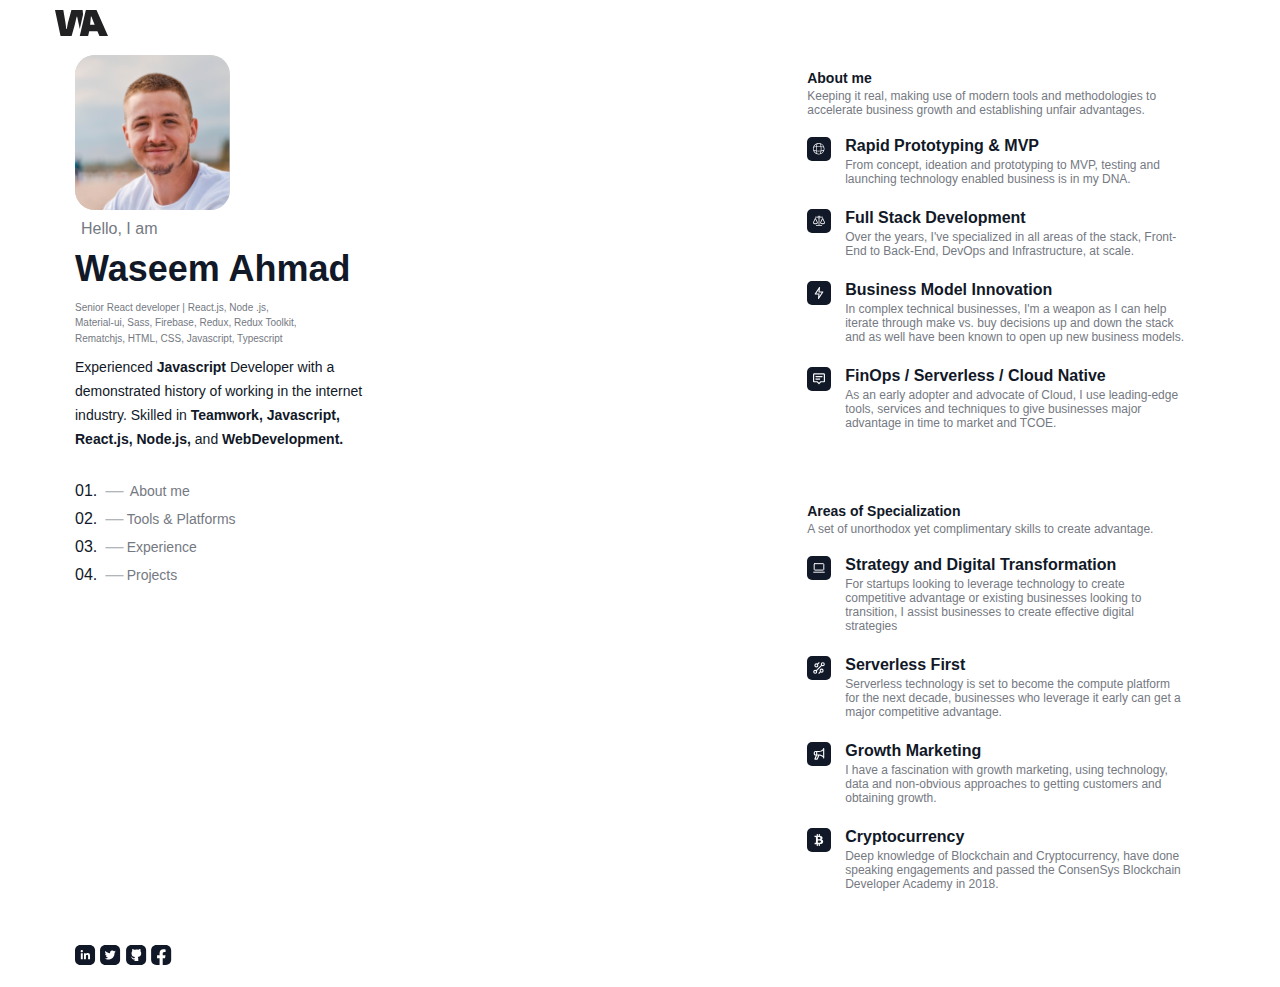
==== commit 2a99bd40: "added media quarys" ====
--- a/portfolio.html
+++ b/portfolio.html
@@ -10,19 +10,19 @@
 </head>
 
 <body class="portfolio">
-    <header>
+    <header class="portfolio-header">
+        <svg xmlns="http://www.w3.org/2000/svg" width="53" height="26" viewBox="0 0 53 26" fill="none">
+            <path
+                d="M16.6023 26H5.54732L0 0H8.32098L10.5399 13.2328L11.2531 19.0925H11.7682L12.8381 13.2328L16.4042 0H27.6177L28.0668 4.5758L24.7648 19.0925L23.8931 14.8627L22.1496 6.71343H21.6345L19.7722 14.8627L16.6023 26Z"
+                fill="#212123" />
+            <path
+                d="M33.1252 26H24.7646L30.8502 0H41.509L52.9998 26H44.4411L42.4203 21.1881H34.1786L33.1252 26ZM35.4961 10.9821L35.0833 14.6299H39.6863L38.141 10.9821L36.3975 6.59702H35.8824L35.4961 10.9821Z"
+                fill="#212123" />
+        </svg>
         <nav class="portfolio-navbar">
-            <svg xmlns="http://www.w3.org/2000/svg" width="53" height="26" viewBox="0 0 53 26" fill="none">
-                <path
-                    d="M16.6023 26H5.54732L0 0H8.32098L10.5399 13.2328L11.2531 19.0925H11.7682L12.8381 13.2328L16.4042 0H27.6177L28.0668 4.5758L24.7648 19.0925L23.8931 14.8627L22.1496 6.71343H21.6345L19.7722 14.8627L16.6023 26Z"
-                    fill="#212123" />
-                <path
-                    d="M33.1252 26H24.7646L30.8502 0H41.509L52.9998 26H44.4411L42.4203 21.1881H34.1786L33.1252 26ZM35.4961 10.9821L35.0833 14.6299H39.6863L38.141 10.9821L36.3975 6.59702H35.8824L35.4961 10.9821Z"
-                    fill="#212123" />
-            </svg>
             <ul class="portfolio-navbar-links">
                 <li>
-                    <a href="/#">Home</a>
+                    <a href="index.html">Home</a>
                 </li>
                 <li>
                     <a href="#aboutme">About me</a>
@@ -42,16 +42,17 @@
 
     <main class="portfolio-container1">
         <section class="portfolio-container2">
-            <div><img class="profile-pic" src="/img/image1.png" alt="profile-pic" width="898" height="595"
+            <div class="portfolio-dits">
+                <img class="profile-pic" src="/img/image1.png" alt="profile-pic" width="898" height="595"
                     loading="eager">
-                <p class="landing-p1">Hello, I am</p>
-
-                <h2 class="landing-name"><span class="nowap">Waseem Ahmad</span></h2>
-
-                <p class="landing-p2">Senior React developer | React.js, Node .js, Material-ui, Sass, Firebase, Redux,
+                <p class="portfolio-p1">Hello, I am</p>
+
+                <h2 class="portfolio-name"><span class="nowap">Waseem Ahmad</span></h2>
+
+                <p class="portfolio-p2">Senior React developer | React.js, Node .js, Material-ui, Sass, Firebase, Redux,
                     Redux
                     Toolkit, Rematchjs, HTML, CSS, Javascript, Typescript</p>
-                <p class="landing-p3">Experienced <strong>Javascript</strong> Developer with a demonstrated history of
+                <p class="portfolio-p3">Experienced <strong>Javascript</strong> Developer with a demonstrated history of
                     working in the
                     internet industry. Skilled in <strong>Teamwork,</strong> <strong>Javascript, React.js,
                         Node.js,</strong>
@@ -61,7 +62,7 @@
                 <ul class="side-nav-links">
                     <li>
                         <a href="#aboutme">
-                            <svg width="25" height="2" viewBox="0 0 25 2" fill="none"
+                            <svg class="sd-nv-svg" width="25" height="2" viewBox="0 0 25 2" fill="none"
                                 xmlns="http://www.w3.org/2000/svg">
                                 <path id="Vector 1" d="M1 1H24" stroke="#757982" stroke-linecap="round" />
                             </svg>
@@ -70,7 +71,7 @@
                     </li>
                     <li>
                         <a href="#tools">
-                            <svg width="25" height="2" viewBox="0 0 25 2" fill="none"
+                            <svg class="sd-nv-svg" width="25" height="2" viewBox="0 0 25 2" fill="none"
                                 xmlns="http://www.w3.org/2000/svg">
                                 <path id="Vector 1" d="M1 1H24" stroke="#757982" stroke-linecap="round" />
                             </svg>Tools & <span class="nowrap">Platforms</span>
@@ -78,7 +79,7 @@
                     </li>
                     <li>
                         <a href="#experience">
-                            <svg width="25" height="2" viewBox="0 0 25 2" fill="none"
+                            <svg class="sd-nv-svg" width="25" height="2" viewBox="0 0 25 2" fill="none"
                                 xmlns="http://www.w3.org/2000/svg">
                                 <path id="Vector 1" d="M1 1H24" stroke="#757982" stroke-linecap="round" />
                             </svg>Experience
@@ -86,7 +87,7 @@
                     </li>
                     <li>
                         <a href="#projects">
-                            <svg width="25" height="2" viewBox="0 0 25 2" fill="none"
+                            <svg class="sd-nv-svg" width="25" height="2" viewBox="0 0 25 2" fill="none"
                                 xmlns="http://www.w3.org/2000/svg">
                                 <path id="Vector 1" d="M1 1H24" stroke="#757982" stroke-linecap="round" />
                             </svg>Projects
@@ -448,7 +449,7 @@
         </article>
     </main>
 
-    <footer class="footer">
+    <footer class="portfolio-footer">
         <svg class="socials-icon1" xmlns="http://www.w3.org/2000/svg" width="21" height="20" viewBox="0 0 21 20"
             fill="none">
             <path
--- a/style.css
+++ b/style.css
@@ -17,6 +17,7 @@
 /* || utlity */
 html {
   scroll-behavior: smooth;
+  scroll-margin-top: 10rem;
 }
 
 .nowrap {
@@ -82,6 +83,10 @@
   margin: 5px 0 0 0;
 }
 
+.landing-p1 {
+  color: var(--secondary-color);
+}
+
 .landing-name {
   font-size: 36px;
   font-weight: 800;
@@ -127,18 +132,31 @@
 
 /* ||Portfolio Page */
 .portfolio {
+  font-family: var(--font-family-i);
+  color: var(--pry-color);
+  min-height: 100vh;
+  display: flex;
+  flex-direction: column;
+}
+
+.portfolio-header {
   width: 100%;
-  font-family: var(--font-family-i);
-  color: var(--pry-color);
+  /*  padding: 10px 10px;
+  display: flex;
+  flex-direction: column;
+  position: sticky;
+  top: 0;
+  background-color: var(--bg-color); */
 }
 
 .portfolio-navbar {
   width: 100%;
-  padding: 0 10px;
+  padding: 10px 10px;
   display: flex;
   flex-direction: column;
   position: sticky;
   top: 0;
+  background-color: var(--bg-color);
 }
 
 .portfolio-navbar-links {
@@ -161,42 +179,68 @@
 .portfolio-container1 {
   padding: 20px;
   display: flex;
-  gap: 90px;
+  gap: 60px;
+  scroll-margin-top: 100px;
 }
 
 .portfolio-container2 {
-  /* display: none; */
+  width: 100%;
+  display: none;
+}
+
+.portfolio-p1 {
+  color: var(--secondary-color);
+  padding: 0 6px;
+}
+
+.portfolio-name {
+  font-size: 36px;
+  font-weight: 800;
+}
+
+.portfolio-p2 {
+  color: var(--secondary-color);
+  font-size: 10px;
+  max-width: 40ch;
+  line-height: 155%;
+}
+
+.portfolio-p3 {
+  font-size: 14px;
+  line-height: 170%;
+  max-width: 39ch;
 }
 
 .side-nav-links {
+  padding-top: 20px;
   display: flex;
   flex-direction: column;
   align-items: flex-start;
-  gap: 20px;
+  gap: 10px;
+  list-style-type: decimal-leading-zero;
+  list-style-position: inside;
 }
 
 .side-nav a:any-link {
   text-decoration: none;
-  color: var(--pry-color);
+  color: var(--secondary-color);
   font-size: 14px;
 }
 
+.side-nav :is(a:hover, a:focus) {
+  color: var(--pry-color);
+}
+
+.sd-nv-svg {
+  padding: 3px;
+}
+
 .portfolio-container3 {
-  max-height: 100vh;
-  overflow: scroll;
-  scroll-behavior: smooth;
-  scroll-margin-top: 8rem;
-  display: flex;
-  flex-direction: column;
-  flex-shrink: 2;
+  display: flex;
+  flex-direction: column;
+  flex-shrink: 1.5;
   padding: var(--padding-v2);
-  gap: 60px;
-  -ms-overflow-style: none;
-  scrollbar-width: none;
-}
-
-.portfolio-container3::-webkit-scrollbar {
-  display: none;
+  gap: 50px;
 }
 
 .portfolio-container3 h3 {
@@ -338,3 +382,55 @@
   color: var(--pry-color);
   max-width: 40ch;
 }
+
+/* || Media Quary */
+@media screen and (min-width: 769px) {
+  /*  .portfolio-header {
+    position: fixed;
+  } */
+
+  .portfolio-navbar {
+    display: none;
+  }
+
+  .portfolio-container1 {
+    padding: 0 30px;
+    max-height: 95vh;
+  }
+
+  .portfolio-container2 {
+    display: flex;
+    flex-direction: column;
+    gap: 10px;
+  }
+
+  .portfolio-dits {
+    display: flex;
+    flex-direction: column;
+    gap: 10px;
+  }
+
+  .portfolio-container3 {
+    overflow: scroll;
+    scroll-behavior: smooth;
+    -ms-overflow-style: none;
+    scrollbar-width: none;
+  }
+
+  .portfolio-container3::-webkit-scrollbar {
+    display: none;
+  }
+
+  .portfolio-footer {
+    justify-content: flex-start;
+    align-items: center;
+    margin: 40px 0 18px 30px;
+    gap: 20px;
+  }
+}
+
+@media screen and (min-width: 1200px) {
+  .portfolio {
+    padding: 0 45px;
+  }
+}
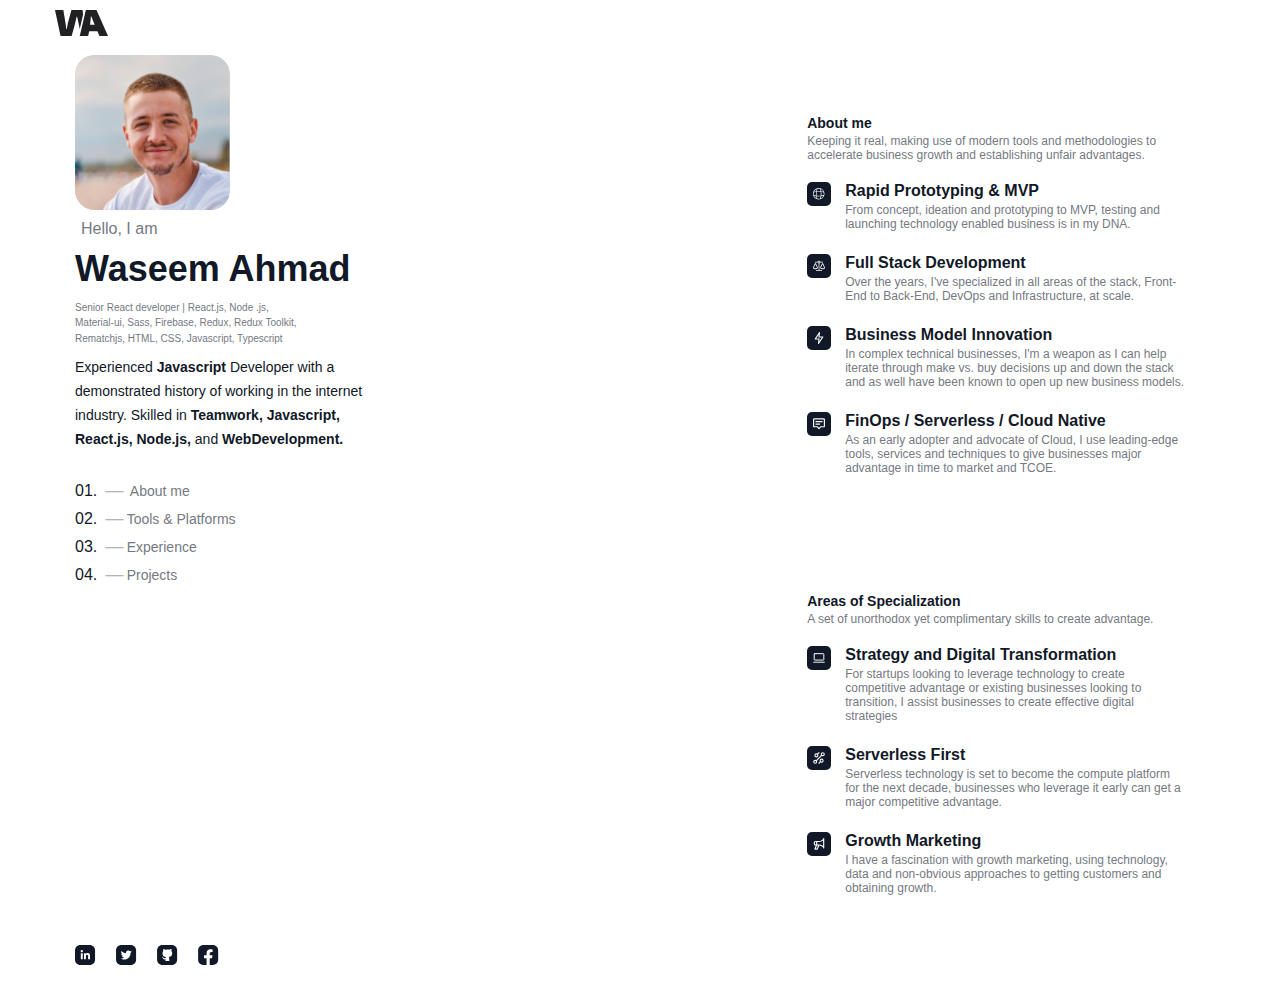
==== commit 1982b86b: "tweaks" ====
--- a/portfolio.html
+++ b/portfolio.html
@@ -97,7 +97,7 @@
             </nav>
         </section>
         <article class="portfolio-container3">
-            <section class="aboutme" id="aboutme">
+            <section class="aboutme sections" id="aboutme">
                 <h3>About me</h3>
                 <p>Keeping it real, making use of modern tools and methodologies to accelerate business growth and
                     establishing unfair
@@ -249,7 +249,7 @@
                 </div>
             </section>
 
-            <section class="tools" id="tools">
+            <section class="tools sections" id="tools">
                 <h3>Tools & Platform</h3>
                 <div class="tools-summary">
                     <h4>Languages</h4>
@@ -285,7 +285,7 @@
                 </div>
             </section>
 
-            <section class="experience" id="experience">
+            <section class="experience sections" id="experience">
                 <h3>Experience</h3>
                 <div class="experience-summary">
                     <h4>Senior React.js Developer</h4>
@@ -334,7 +334,7 @@
                 </div>
             </section>
 
-            <section class="projects" id="projects">
+            <section class="projects sections" id="projects">
                 <h3>Projects</h3>
                 <div class="project-summary">
                     <div class="pro-sum-i">
--- a/style.css
+++ b/style.css
@@ -154,7 +154,7 @@
   padding: 10px 10px;
   display: flex;
   flex-direction: column;
-  position: sticky;
+  position: fixed;
   top: 0;
   background-color: var(--bg-color);
 }
@@ -276,6 +276,10 @@
   border-radius: 5px;
 }
 
+.sections {
+  padding: 45px 0;
+}
+
 .tools {
   display: var(--dis);
   flex-direction: var(--dir);
@@ -383,6 +387,13 @@
   max-width: 40ch;
 }
 
+.portfolio-footer {
+  display: flex;
+  justify-content: center;
+  margin: 40px 0 18px 30px;
+  gap: 20px;
+}
+
 /* || Media Quary */
 @media screen and (min-width: 769px) {
   /*  .portfolio-header {
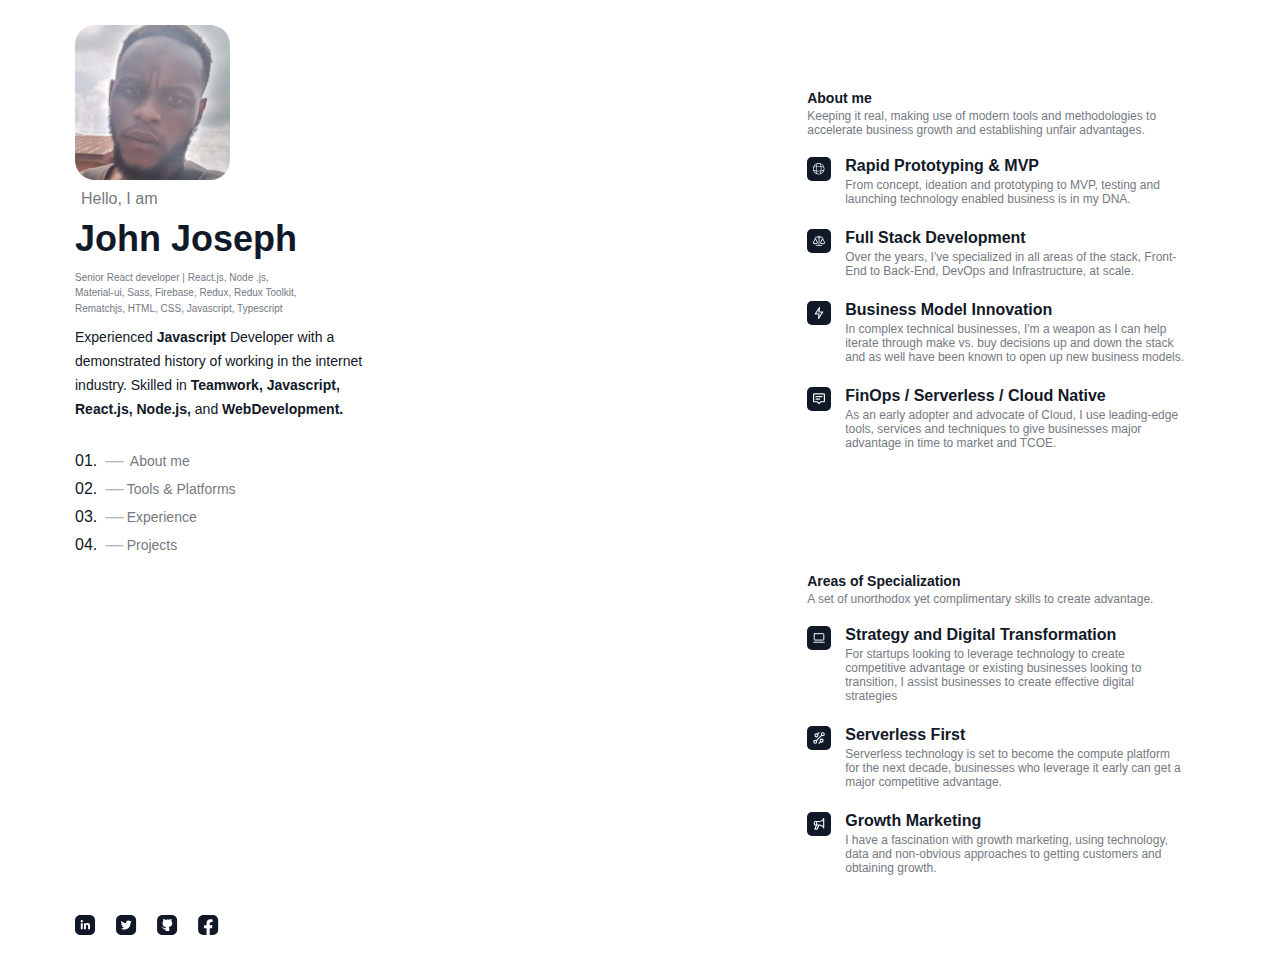
==== commit bdeb3136: "final touches" ====
--- a/portfolio.html
+++ b/portfolio.html
@@ -11,14 +11,6 @@
 
 <body class="portfolio">
     <header class="portfolio-header">
-        <svg xmlns="http://www.w3.org/2000/svg" width="53" height="26" viewBox="0 0 53 26" fill="none">
-            <path
-                d="M16.6023 26H5.54732L0 0H8.32098L10.5399 13.2328L11.2531 19.0925H11.7682L12.8381 13.2328L16.4042 0H27.6177L28.0668 4.5758L24.7648 19.0925L23.8931 14.8627L22.1496 6.71343H21.6345L19.7722 14.8627L16.6023 26Z"
-                fill="#212123" />
-            <path
-                d="M33.1252 26H24.7646L30.8502 0H41.509L52.9998 26H44.4411L42.4203 21.1881H34.1786L33.1252 26ZM35.4961 10.9821L35.0833 14.6299H39.6863L38.141 10.9821L36.3975 6.59702H35.8824L35.4961 10.9821Z"
-                fill="#212123" />
-        </svg>
         <nav class="portfolio-navbar">
             <ul class="portfolio-navbar-links">
                 <li>
@@ -43,11 +35,11 @@
     <main class="portfolio-container1">
         <section class="portfolio-container2">
             <div class="portfolio-dits">
-                <img class="profile-pic" src="/img/image1.png" alt="profile-pic" width="898" height="595"
+                <img class="profile-pic" src="img/image1.jpg" alt="profile-pic" width="898" height="595"
                     loading="eager">
                 <p class="portfolio-p1">Hello, I am</p>
 
-                <h2 class="portfolio-name"><span class="nowap">Waseem Ahmad</span></h2>
+                <h2 class="portfolio-name"><span class="nowap">John Joseph</span></h2>
 
                 <p class="portfolio-p2">Senior React developer | React.js, Node .js, Material-ui, Sass, Firebase, Redux,
                     Redux
@@ -338,7 +330,7 @@
                 <h3>Projects</h3>
                 <div class="project-summary">
                     <div class="pro-sum-i">
-                        <img src="/img/Tournaments1.jpg" alt="Tournament" width="160" height="90">
+                        <img src="img/Tournaments1.jpg" alt="Tournament" width="160" height="90">
                         <p class="pp">gamefied.io
                             <svg class="pro-icon" xmlns="http://www.w3.org/2000/svg" width="9" height="9"
                                 viewBox="0 0 9 9" fill="none">
@@ -366,7 +358,7 @@
 
                 <div class="project-summary">
                     <div class="pro-sum-i">
-                        <img src="/img/1441.jpg" alt="AI" width="143" height="90">
+                        <img src="img/1441.jpg" alt="AI" width="143" height="90">
                         <p>ui.chatai.co...
                             <svg class="pro-icon" xmlns="http://www.w3.org/2000/svg" width="9" height="9"
                                 viewBox="0 0 9 9" fill="none">
@@ -391,7 +383,7 @@
 
                 <div class="project-summary">
                     <div class="pro-sum-i">
-                        <img src="/img/Main1.jpg" alt="main" width="149" height="90">
+                        <img src="img/Main1.jpg" alt="main" width="149" height="90">
                         <span class="nowrap">
                             <p>gamefied.io...
                                 <svg class="pro-icon" xmlns="http://www.w3.org/2000/svg" width="9" height="9"
@@ -419,7 +411,7 @@
 
                 <div class="project-summary">
                     <div class="pro-sum-i">
-                        <img src="/img/935shots_so1.jpg" alt="99starz" width="149" height="90">
+                        <img src="img/935shots_so1.jpg" alt="99starz" width="149" height="90">
                         <span class="nowrap">
                             <p>99starz.io/
                                 <svg class="pro-icon" xmlns="http://www.w3.org/2000/svg" width="9" height="9"
--- a/style.css
+++ b/style.css
@@ -141,6 +141,8 @@
 
 .portfolio-header {
   width: 100%;
+  position: relative;
+
   /*  padding: 10px 10px;
   display: flex;
   flex-direction: column;
@@ -150,13 +152,18 @@
 }
 
 .portfolio-navbar {
-  width: 100%;
+  width: 60%;
+  margin: 0 auto;
   padding: 10px 10px;
   display: flex;
   flex-direction: column;
   position: fixed;
-  top: 0;
-  background-color: var(--bg-color);
+  top: 1;
+  right: 0;
+  left: 0;
+  background-color: #fff;
+  border: 1px solid black;
+  border-radius: 25px;
 }
 
 .portfolio-navbar-links {
@@ -277,7 +284,7 @@
 }
 
 .sections {
-  padding: 45px 0;
+  padding: 50px 0;
 }
 
 .tools {
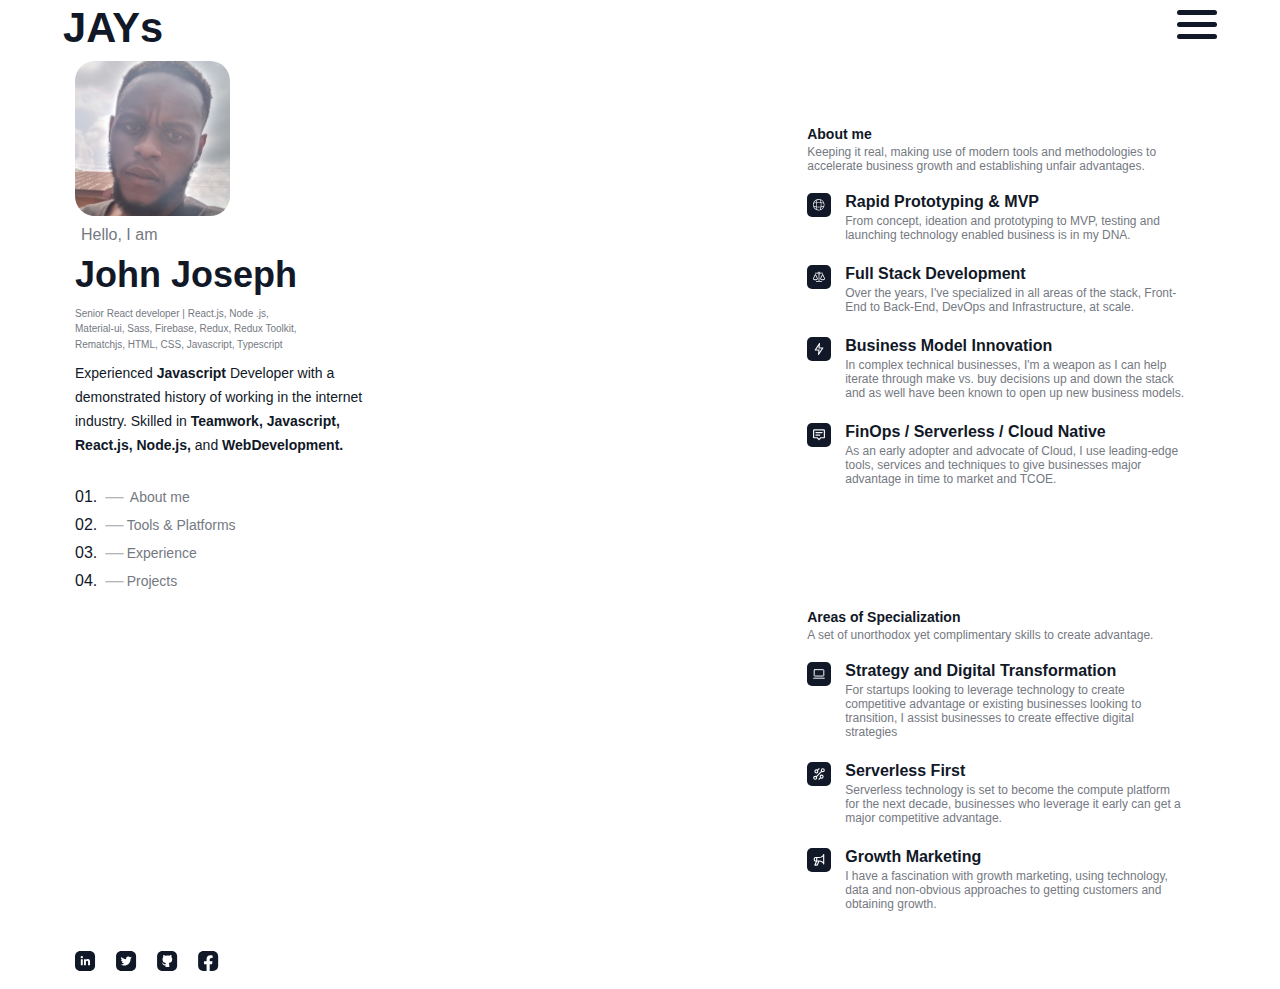
==== commit 972998e1: "nav" ====
--- a/portfolio.html
+++ b/portfolio.html
@@ -6,11 +6,18 @@
     <meta name="viewport" content="width=device-width, initial-scale=1.0">
     <link rel="shortcut icon" href="/img/Frame204.svg" type="image/x-icon">
     <link rel="stylesheet" href="style.css">
-    <title>Waseem Ahmad</title>
+    <link rel="stylesheet" href="https://cdnjs.cloudflare.com/ajax/libs/animate.css/4.1.1/animate.min.css" />
+    <title>John Joseph</title>
 </head>
 
 <body class="portfolio">
     <header class="portfolio-header">
+        <section class="header-title-line">
+            <h1>JAYs</h1>
+            <button class="menu-button animate__animated animate__pulse animate__slow animate__infinite">
+                <div class="menu-icon"></div>
+            </button>
+        </section>
         <nav class="portfolio-navbar">
             <ul class="portfolio-navbar-links">
                 <li>
--- a/style.css
+++ b/style.css
@@ -9,9 +9,9 @@
 
 img,
 svg {
+  height: auto;
+  max-width: 100%;
   vertical-align: auto;
-  max-width: 100%;
-  height: auto;
 }
 
 /* || utlity */
@@ -27,60 +27,62 @@
 /* || variables */
 :root {
   /* || color */
+  --bg-color-2: #d6dce2;
+  --bg-color: #e3e8ed;
   --pry-color-1: #f8fafc;
   --pry-color: #111827;
   --secondary-color: #757982;
-  --bg-color: #e3e8ed;
-  --bg-color-2: #d6dce2;
   /* || font */
   --font-family-i: "Inter", sans-serif;
-  /*  --font-family-ii: "Roboto", sans-serif; */
   --font-size-1: 12px;
   --font-size-2: 16px;
   --font-size-3: 14px;
   --font-size-4: 10px;
   /* || utility */
+  --dir: column;
+  --dis: flex;
   --padding-v1: 3px;
   --padding-v2: 20px;
-  --dis: flex;
-  --dir: column;
 }
 
 /* || General Styles */
 /* || Landing page */
 header {
+  color: var(--pry-color);
+  font-weight: 900;
+  font: 1.3em var(--font-family-i);
+  padding: 0 10px;
   width: 100%;
-  padding: 10px;
 }
 
 .landing-main {
+  align-items: center;
+  color: var(--pry-color);
+  display: flex;
+  flex-direction: column;
+  justify-content: center;
+  overflow: hidden;
   width: 100%;
-  display: flex;
-  flex-direction: column;
+}
+
+.landing-container1 {
+  align-items: center;
+  display: flex;
+  flex-direction: column;
+  font-family: var(--font-family-i);
+  gap: 10px;
   justify-content: center;
-  align-items: center;
-  color: var(--pry-color);
-}
-
-.landing-container1 {
+  margin-top: 108px;
+  text-align: center;
   width: 80%;
-  display: flex;
-  flex-direction: column;
-  justify-content: center;
-  align-items: center;
-  gap: 10px;
-  margin-top: 108px;
-  font-family: var(--font-family-i);
-  /* font-family: var(--font-family-ii); */
-  text-align: center;
 }
 
 .profile-pic {
-  width: 154.918px;
-  height: 154.918px;
   background: url(<path-to-image>), lightgray 50% / cover no-repeat;
   border-radius: 20px;
+  height: 154.918px;
   margin: 5px 0 0 0;
+  width: 154.918px;
 }
 
 .landing-p1 {
@@ -94,10 +96,10 @@
 }
 
 .landing-p2 {
+  color: var(--secondary-color);
   font-size: 10px;
   line-height: 155%;
   max-width: 40ch;
-  color: var(--secondary-color);
 }
 
 .landing-p3 {
@@ -123,25 +125,32 @@
 }
 
 .footer {
+  align-items: center;
+  display: flex;
+  gap: 20px;
+  justify-content: center;
   margin: 72px 0 28px 0;
-  display: flex;
-  justify-content: center;
-  align-items: center;
-  gap: 20px;
 }
 
 /* ||Portfolio Page */
 .portfolio {
+  color: var(--pry-color);
+  display: flex;
+  flex-direction: column;
   font-family: var(--font-family-i);
-  color: var(--pry-color);
   min-height: 100vh;
-  display: flex;
-  flex-direction: column;
-}
-
+}
+
+/* ||portfolio header & nav */
 .portfolio-header {
+  background-color: #fff;
+  color: var(--pry-color);
+  position: fixed;
+  position: relative;
+  top: 1;
   width: 100%;
-  position: relative;
+  /*  position: fixed;
+  top: 1; */
 
   /*  padding: 10px 10px;
   display: flex;
@@ -151,8 +160,54 @@
   background-color: var(--bg-color); */
 }
 
+.header-title-line {
+  display: flex;
+  flex-flow: row nowrap;
+  justify-content: space-between;
+  padding: 0.25rem 0.5rem;
+}
+
+.menu-button {
+  align-items: center;
+  background-color: transparent;
+  border: none;
+  display: flex;
+  height: 40px;
+  justify-content: center;
+  position: relative;
+  width: 40px;
+}
+
+.menu-icon,
+.menu-icon::before,
+.menu-icon::after {
+  background-color: var(--pry-color);
+  border-radius: 5px;
+  height: 5px;
+  position: absolute;
+  transition: all 0.5s;
+  width: 40px;
+}
+
+.menu-icon::before,
+.menu-icon::after {
+  content: "";
+}
+
+.menu-icon::before {
+  transform: translate(-20px, -12px);
+}
+
+.menu-icon::after {
+  transform: translate(-20px, 12px);
+}
+
 .portfolio-navbar {
-  width: 60%;
+  animation: showmenu 0.5s ease-in-out forwards;
+  display: none;
+  transform-origin: top center;
+
+  /* width: 80%;
   margin: 0 auto;
   padding: 10px 10px;
   display: flex;
@@ -163,36 +218,80 @@
   left: 0;
   background-color: #fff;
   border: 1px solid black;
-  border-radius: 25px;
+  border-radius: 25px; */
+}
+
+:is(.portfolio-header:hover, .portfolio-header:focus) .menu-icon {
+  background-color: transparent;
+  transform: rotate(720deg);
+}
+
+:is(.portfolio-header:hover, .portfolio-header:focus) .menu-icon::before {
+  transform: translateX(-20px) rotate(45deg);
+}
+
+:is(.portfolio-header:hover, .portfolio-header:focus) .menu-icon::after {
+  transform: translateX(-20px) rotate(-45deg);
+}
+
+:is(.portfolio-header:hover, .portfolio-header:focus) .portfolio-navbar {
+  display: block;
+}
+
+@keyframes showmenu {
+  0% {
+    transform: scaleY(0);
+  }
+
+  80% {
+    transform: scaleY(1.2);
+  }
+
+  100% {
+    transform: scaleY(1);
+  }
 }
 
 .portfolio-navbar-links {
   display: flex;
-  justify-content: center;
-  gap: 10px;
+  flex-flow: column nowrap;
   list-style: none;
 }
 
+.portfolio-navbar-links li {
+  padding: 0.5rem;
+}
+
+.portfolio-navbar-links a {
+  display: block;
+  margin: auto;
+  text-align: center;
+  width: 80%;
+}
+
 .portfolio-navbar-links a:any-link {
+  color: var(--pry-color);
+  font-size: 13px;
+  font-weight: bold;
   text-decoration: none;
-  color: var(--pry-color);
-  font-size: 13px;
 }
 
 .portfolio-navbar-links a:is(a:hover, a :focus) {
   color: var(--secondary-color);
-}
-
+  transform: scale(1.2);
+  transition: all 0.3s;
+}
+/* || portfolio body */
 .portfolio-container1 {
+  display: flex;
+  gap: 60px;
   padding: 20px;
-  display: flex;
-  gap: 60px;
   scroll-margin-top: 100px;
 }
 
 .portfolio-container2 {
+  display: none;
   width: 100%;
-  display: none;
 }
 
 .portfolio-p1 {
@@ -208,8 +307,8 @@
 .portfolio-p2 {
   color: var(--secondary-color);
   font-size: 10px;
+  line-height: 155%;
   max-width: 40ch;
-  line-height: 155%;
 }
 
 .portfolio-p3 {
@@ -403,10 +502,6 @@
 
 /* || Media Quary */
 @media screen and (min-width: 769px) {
-  /*  .portfolio-header {
-    position: fixed;
-  } */
-
   .portfolio-navbar {
     display: none;
   }
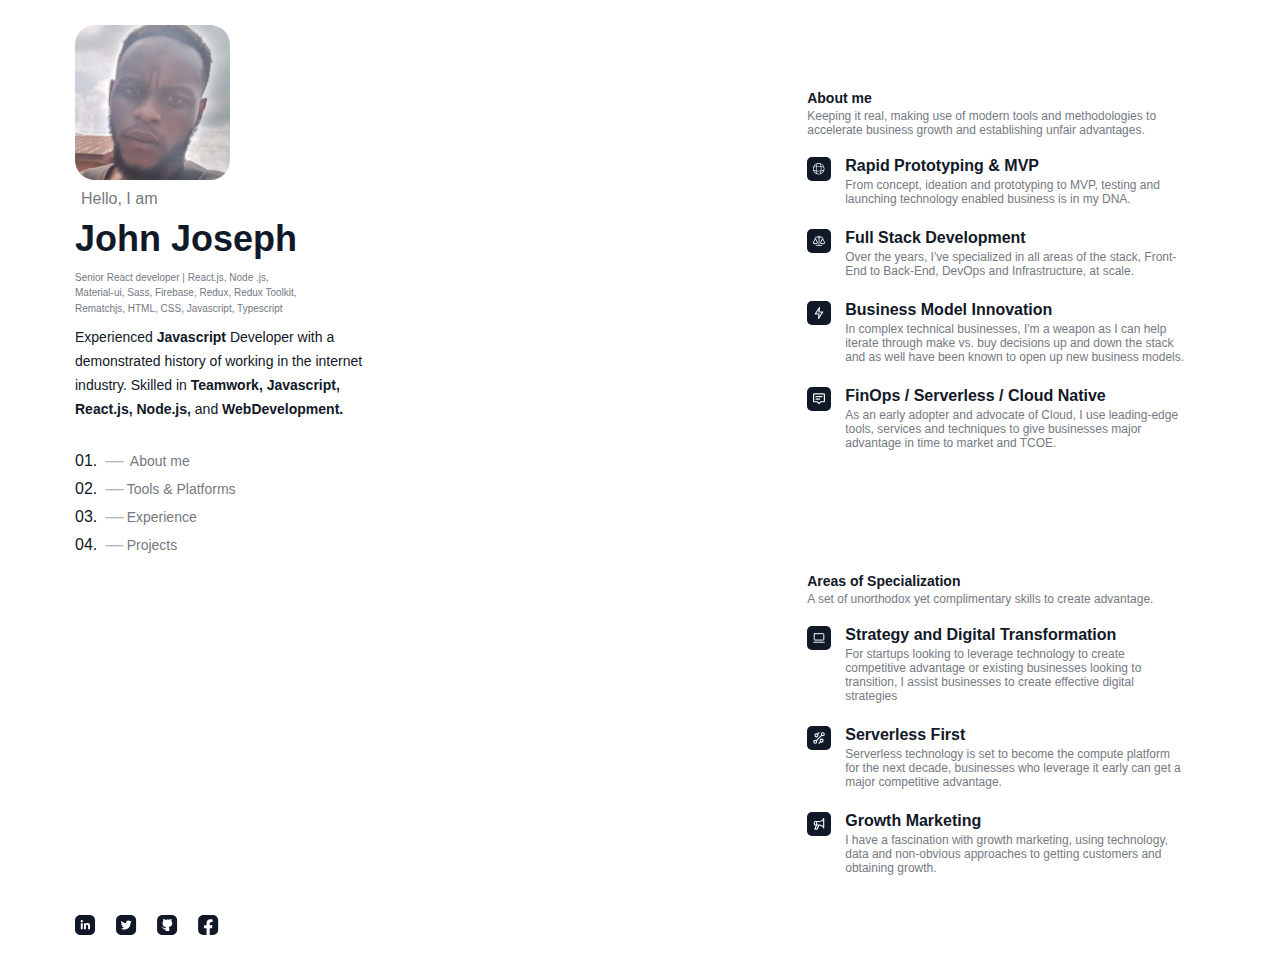
==== commit 64f2fa1d: "nav finals" ====
--- a/portfolio.html
+++ b/portfolio.html
@@ -12,12 +12,6 @@
 
 <body class="portfolio">
     <header class="portfolio-header">
-        <section class="header-title-line">
-            <h1>JAYs</h1>
-            <button class="menu-button animate__animated animate__pulse animate__slow animate__infinite">
-                <div class="menu-icon"></div>
-            </button>
-        </section>
         <nav class="portfolio-navbar">
             <ul class="portfolio-navbar-links">
                 <li>
--- a/style.css
+++ b/style.css
@@ -9,9 +9,9 @@
 
 img,
 svg {
+  vertical-align: auto;
+  max-width: 100%;
   height: auto;
-  max-width: 100%;
-  vertical-align: auto;
 }
 
 /* || utlity */
@@ -27,62 +27,63 @@
 /* || variables */
 :root {
   /* || color */
-  --bg-color-2: #d6dce2;
-  --bg-color: #e3e8ed;
   --pry-color-1: #f8fafc;
   --pry-color: #111827;
   --secondary-color: #757982;
+  --bg-color: #e3e8ed;
+  --bg-color-2: #d6dce2;
   /* || font */
   --font-family-i: "Inter", sans-serif;
+  /*  --font-family-ii: "Roboto", sans-serif; */
   --font-size-1: 12px;
   --font-size-2: 16px;
   --font-size-3: 14px;
   --font-size-4: 10px;
   /* || utility */
-  --dir: column;
-  --dis: flex;
   --padding-v1: 3px;
   --padding-v2: 20px;
+  --dis: flex;
+  --dir: column;
 }
 
 /* || General Styles */
 /* || Landing page */
 header {
-  color: var(--pry-color);
-  font-weight: 900;
-  font: 1.3em var(--font-family-i);
-  padding: 0 10px;
   width: 100%;
+  padding: 10px;
+  color: var(--pry-color);
+  font-family: var(--font-family-i);
 }
 
 .landing-main {
-  align-items: center;
-  color: var(--pry-color);
+  width: 100%;
   display: flex;
   flex-direction: column;
   justify-content: center;
+  align-items: center;
+  color: var(--pry-color);
   overflow: hidden;
-  width: 100%;
 }
 
 .landing-container1 {
-  align-items: center;
-  display: flex;
-  flex-direction: column;
+  width: 80%;
+  display: flex;
+  flex-direction: column;
+  justify-content: center;
+  align-items: center;
+  gap: 10px;
+  margin-top: 108px;
   font-family: var(--font-family-i);
-  gap: 10px;
-  justify-content: center;
-  margin-top: 108px;
+  /* font-family: var(--font-family-ii); */
   text-align: center;
-  width: 80%;
 }
 
 .profile-pic {
+  width: 154.918px;
+  height: 154.918px;
   background: url(<path-to-image>), lightgray 50% / cover no-repeat;
   border-radius: 20px;
-  height: 154.918px;
   margin: 5px 0 0 0;
-  width: 154.918px;
 }
 
 .landing-p1 {
@@ -96,10 +97,10 @@
 }
 
 .landing-p2 {
-  color: var(--secondary-color);
   font-size: 10px;
   line-height: 155%;
   max-width: 40ch;
+  color: var(--secondary-color);
 }
 
 .landing-p3 {
@@ -125,89 +126,29 @@
 }
 
 .footer {
-  align-items: center;
-  display: flex;
+  margin: 72px 0 28px 0;
+  display: flex;
+  justify-content: center;
+  align-items: center;
   gap: 20px;
-  justify-content: center;
-  margin: 72px 0 28px 0;
 }
 
 /* ||Portfolio Page */
 .portfolio {
-  color: var(--pry-color);
-  display: flex;
-  flex-direction: column;
   font-family: var(--font-family-i);
+  color: var(--pry-color);
   min-height: 100vh;
-}
-
-/* ||portfolio header & nav */
+  display: flex;
+  flex-direction: column;
+}
+
 .portfolio-header {
-  background-color: #fff;
-  color: var(--pry-color);
-  position: fixed;
+  width: 100%;
   position: relative;
-  top: 1;
+}
+
+.portfolio-navbar {
   width: 100%;
-  /*  position: fixed;
-  top: 1; */
-
-  /*  padding: 10px 10px;
-  display: flex;
-  flex-direction: column;
-  position: sticky;
-  top: 0;
-  background-color: var(--bg-color); */
-}
-
-.header-title-line {
-  display: flex;
-  flex-flow: row nowrap;
-  justify-content: space-between;
-  padding: 0.25rem 0.5rem;
-}
-
-.menu-button {
-  align-items: center;
-  background-color: transparent;
-  border: none;
-  display: flex;
-  height: 40px;
-  justify-content: center;
-  position: relative;
-  width: 40px;
-}
-
-.menu-icon,
-.menu-icon::before,
-.menu-icon::after {
-  background-color: var(--pry-color);
-  border-radius: 5px;
-  height: 5px;
-  position: absolute;
-  transition: all 0.5s;
-  width: 40px;
-}
-
-.menu-icon::before,
-.menu-icon::after {
-  content: "";
-}
-
-.menu-icon::before {
-  transform: translate(-20px, -12px);
-}
-
-.menu-icon::after {
-  transform: translate(-20px, 12px);
-}
-
-.portfolio-navbar {
-  animation: showmenu 0.5s ease-in-out forwards;
-  display: none;
-  transform-origin: top center;
-
-  /* width: 80%;
   margin: 0 auto;
   padding: 10px 10px;
   display: flex;
@@ -218,80 +159,37 @@
   left: 0;
   background-color: #fff;
   border: 1px solid black;
-  border-radius: 25px; */
-}
-
-:is(.portfolio-header:hover, .portfolio-header:focus) .menu-icon {
-  background-color: transparent;
-  transform: rotate(720deg);
-}
-
-:is(.portfolio-header:hover, .portfolio-header:focus) .menu-icon::before {
-  transform: translateX(-20px) rotate(45deg);
-}
-
-:is(.portfolio-header:hover, .portfolio-header:focus) .menu-icon::after {
-  transform: translateX(-20px) rotate(-45deg);
-}
-
-:is(.portfolio-header:hover, .portfolio-header:focus) .portfolio-navbar {
-  display: block;
-}
-
-@keyframes showmenu {
-  0% {
-    transform: scaleY(0);
-  }
-
-  80% {
-    transform: scaleY(1.2);
-  }
-
-  100% {
-    transform: scaleY(1);
-  }
+  border-radius: 0;
 }
 
 .portfolio-navbar-links {
   display: flex;
-  flex-flow: column nowrap;
+  flex-wrap: nowrap;
+  justify-content: center;
+  gap: 10px;
   list-style: none;
 }
 
-.portfolio-navbar-links li {
-  padding: 0.5rem;
-}
-
-.portfolio-navbar-links a {
-  display: block;
-  margin: auto;
-  text-align: center;
-  width: 80%;
-}
-
 .portfolio-navbar-links a:any-link {
+  text-decoration: none;
   color: var(--pry-color);
   font-size: 13px;
-  font-weight: bold;
-  text-decoration: none;
 }
 
 .portfolio-navbar-links a:is(a:hover, a :focus) {
   color: var(--secondary-color);
-  transform: scale(1.2);
-  transition: all 0.3s;
-}
-/* || portfolio body */
+}
+
 .portfolio-container1 {
+  padding: 20px;
   display: flex;
   gap: 60px;
-  padding: 20px;
   scroll-margin-top: 100px;
 }
 
 .portfolio-container2 {
+  width: 100%;
   display: none;
-  width: 100%;
 }
 
 .portfolio-p1 {
@@ -307,8 +205,8 @@
 .portfolio-p2 {
   color: var(--secondary-color);
   font-size: 10px;
+  max-width: 40ch;
   line-height: 155%;
-  max-width: 40ch;
 }
 
 .portfolio-p3 {
@@ -501,7 +399,23 @@
 }
 
 /* || Media Quary */
+@media screen and (min-width: 281px) {
+  .portfolio-navbar {
+    border-radius: 25px;
+  }
+}
+@media screen and (min-width: 396px) {
+  .portfolio-navbar {
+    border: 1px solid black;
+    border-radius: 25px;
+    width: 90%;
+  }
+}
 @media screen and (min-width: 769px) {
+  /*  .portfolio-header {
+    position: fixed;
+  } */
+
   .portfolio-navbar {
     display: none;
   }
